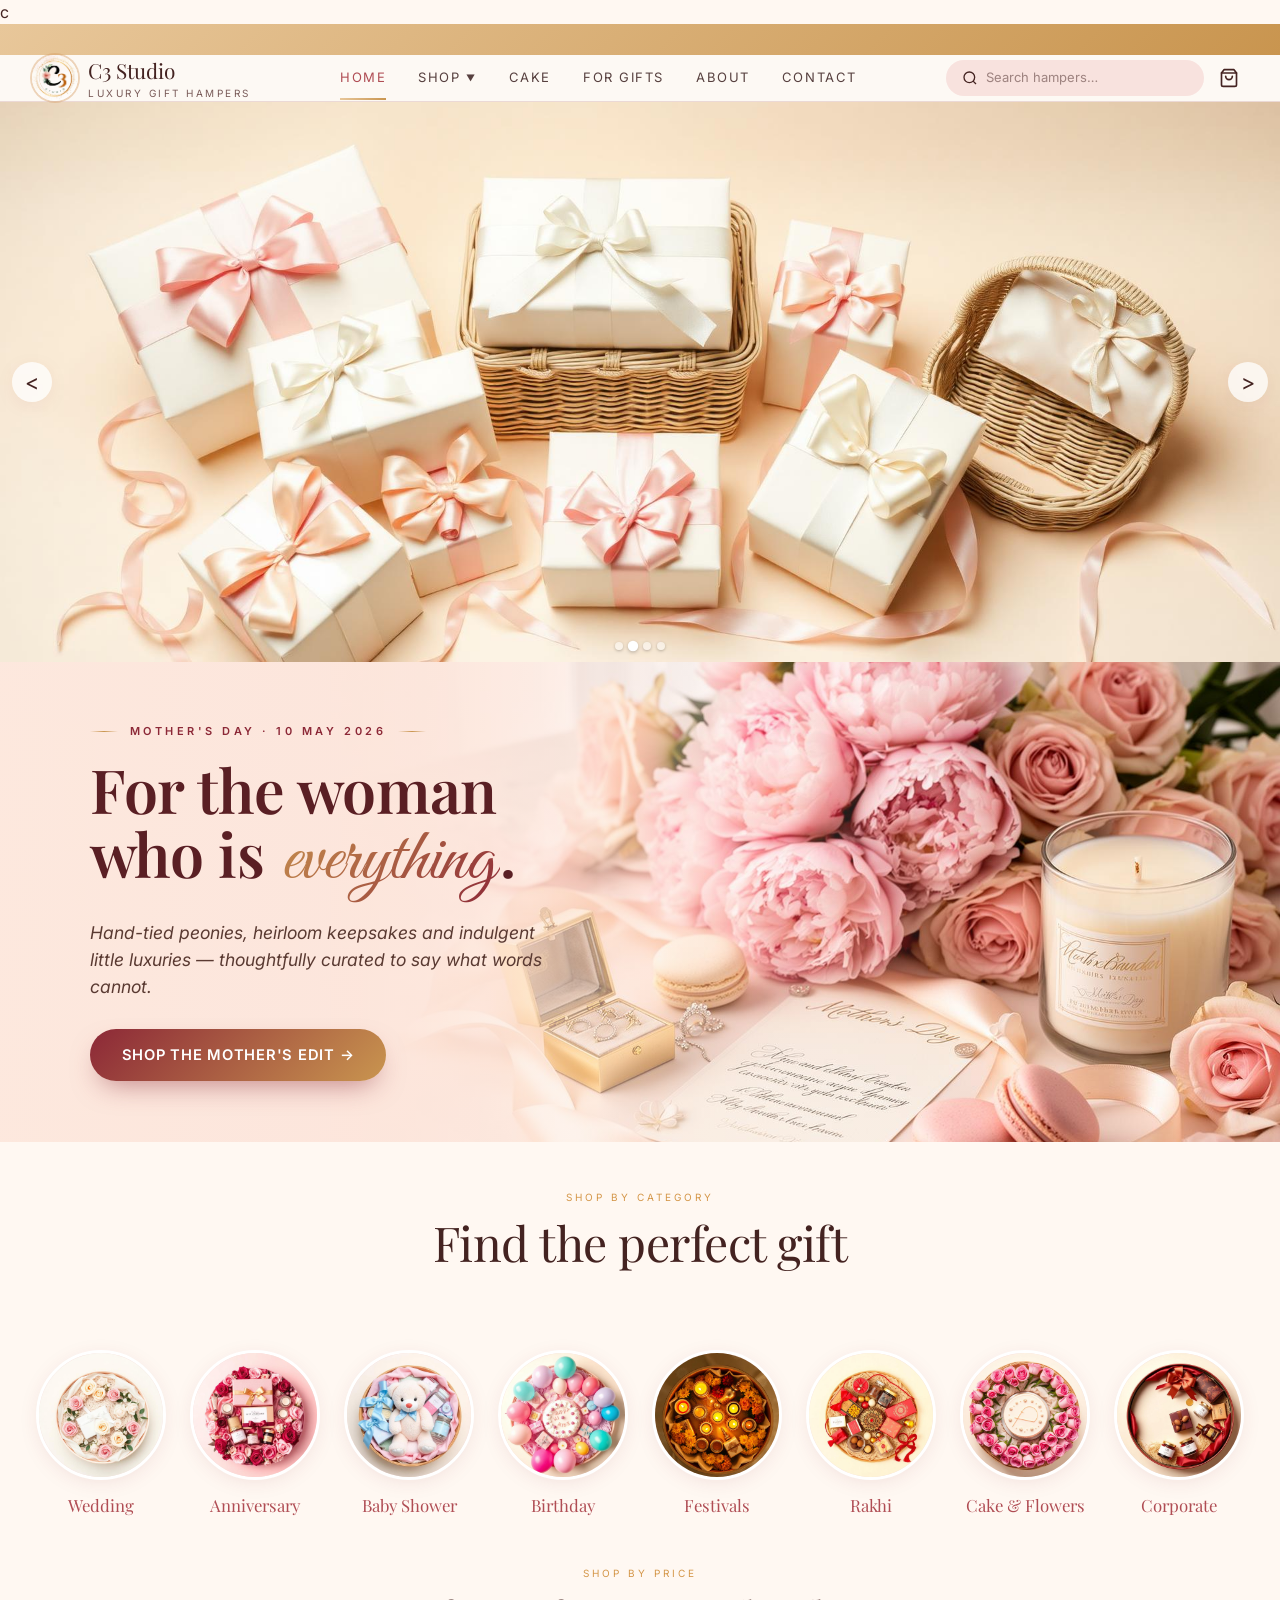
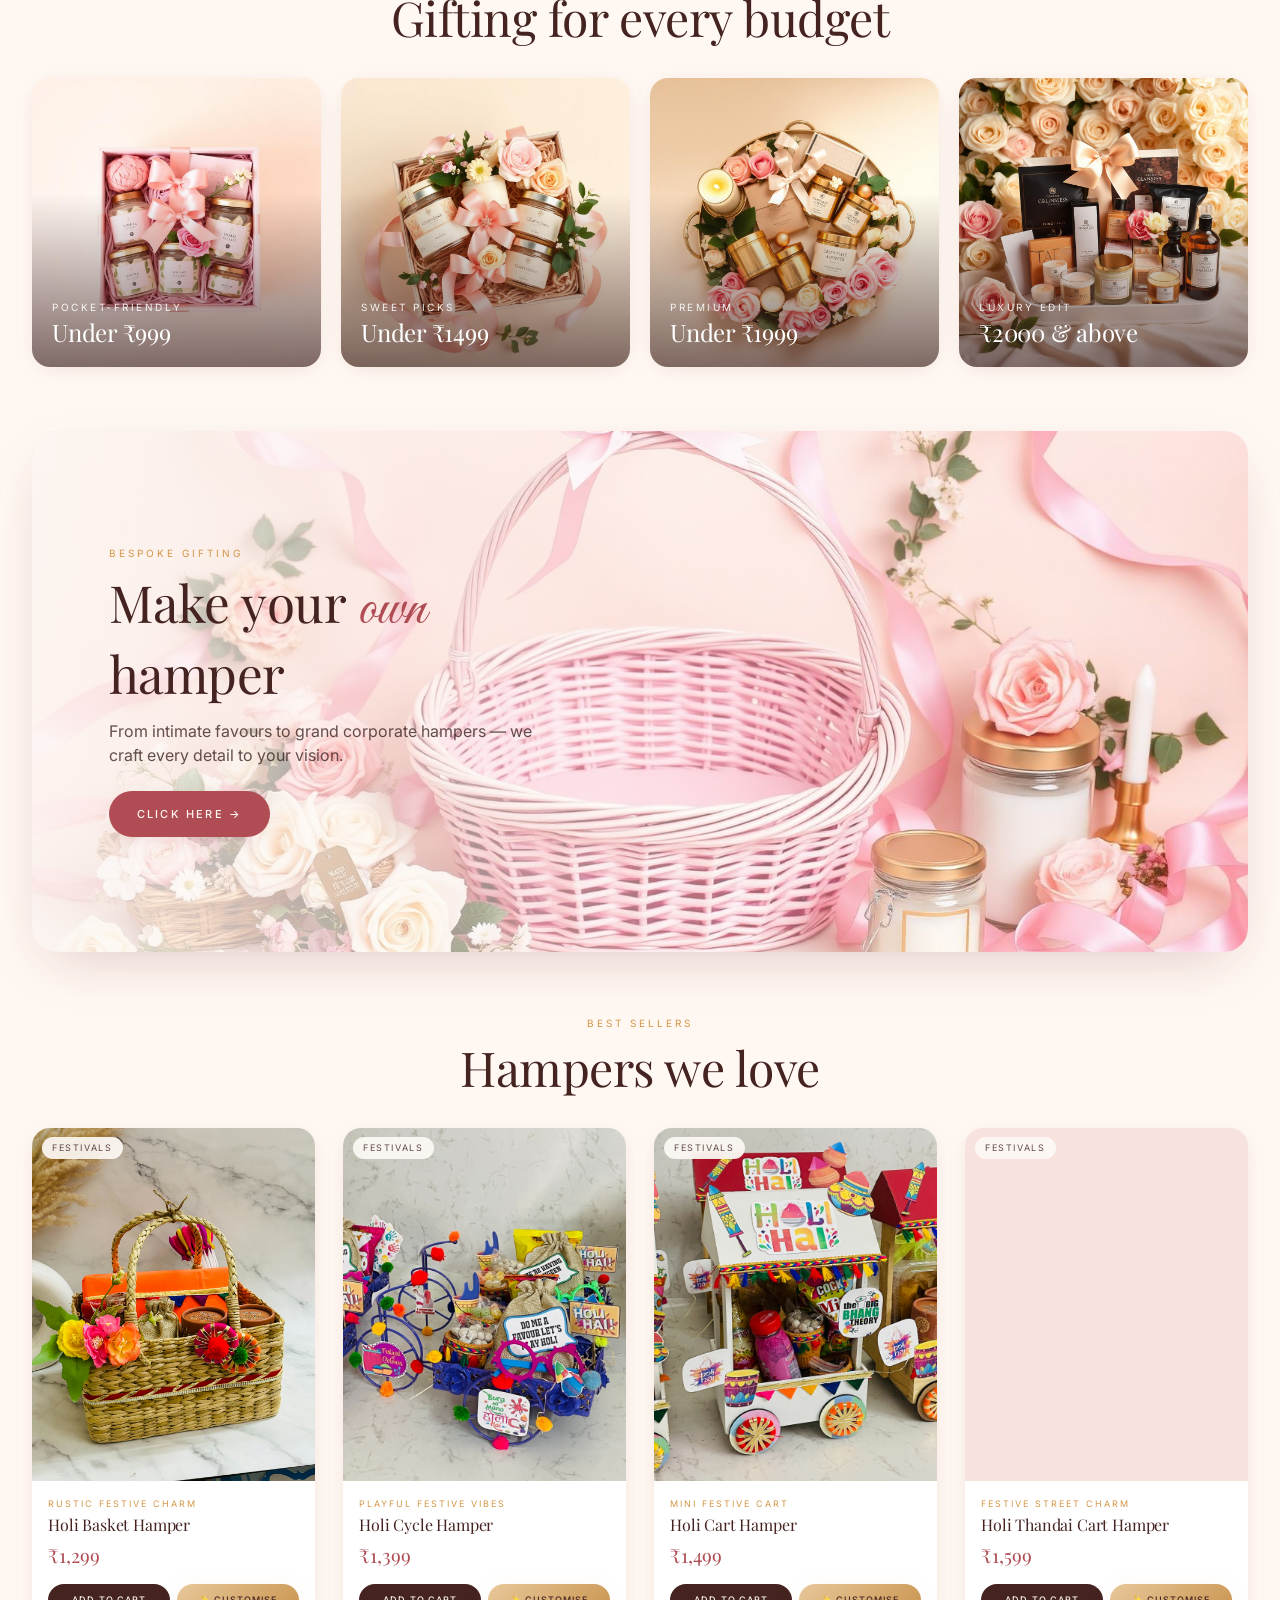
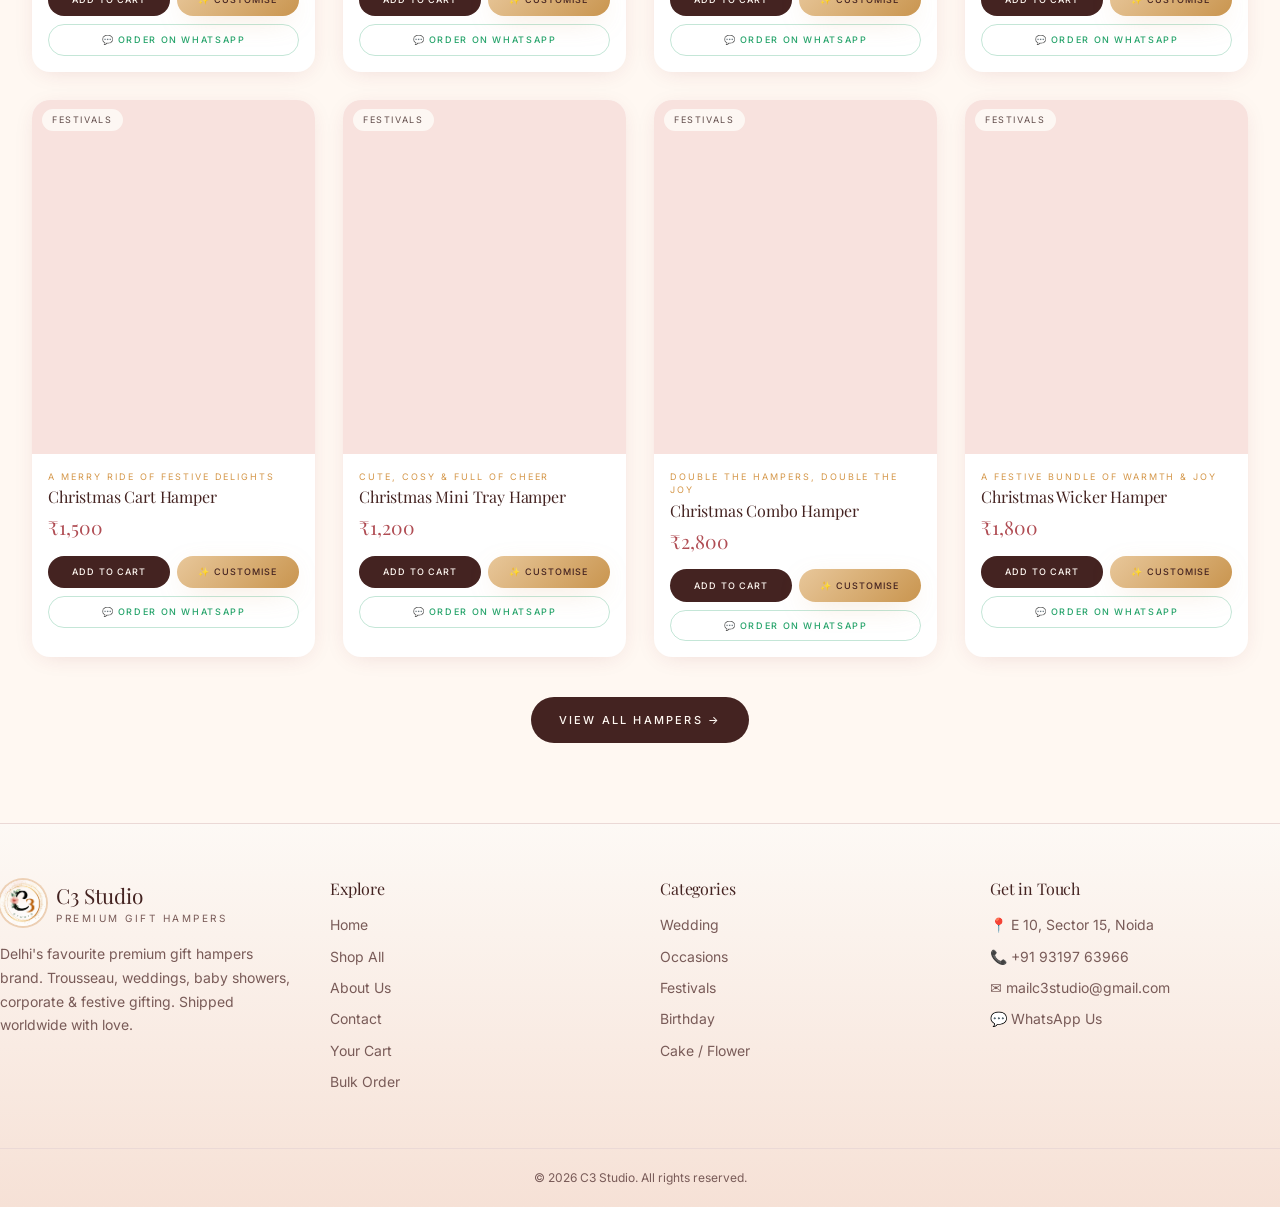
==== index.html @ f907604d "website upload" ====
<!DOCTYPE html>
<html lang="en">
<head>
<meta charset="utf-8">
<meta name="viewport" content="width=device-width, initial-scale=1">
<title>C3 Studio — Luxury Customised Gift Hampers | Delhi NCR</title>
<meta name="description" content="Premium customised gift hampers for weddings, baby showers, corporate & festive occasions. Handcrafted in Delhi, shipped worldwide.">
<link rel="icon" href="/images/logo.png">
<link rel="preconnect" href="https://fonts.googleapis.com">
<link rel="preconnect" href="https://fonts.gstatic.com" crossorigin>
<link rel="stylesheet" href="https://fonts.googleapis.com/css2?family=Playfair+Display:wght@500;600;700&family=Inter:wght@400;500;600&family=Great+Vibes&display=swap">
<link rel="stylesheet" href="/assets/styles-D3NVSlnM.css">
<style>
:root{--radius:.75rem;--background:oklch(98.5% .012 60);--foreground:oklch(30% .05 25);--card:oklch(100% 0 0);--card-foreground:oklch(30% .05 25);--primary:oklch(55% .13 18);--primary-foreground:oklch(98% .01 60);--primary-glow:oklch(70% .15 18);--secondary:oklch(93% .025 30);--secondary-foreground:oklch(30% .05 25);--muted:oklch(93% .02 30);--muted-foreground:oklch(50% .04 25);--accent:oklch(72% .12 70);--accent-foreground:oklch(30% .05 25);--border:oklch(90% .02 30);--input:oklch(90% .02 30);--ring:oklch(72% .12 70);--gradient-gold:linear-gradient(135deg,#e8c79a,#c9954f);--gradient-blush:linear-gradient(180deg,#fdf9f5 0%,#f6e1d6 100%);--gradient-luxe:linear-gradient(135deg,#f4e0d8 0%,#ecc5b8 50%,#d8a880 100%);--shadow-soft:0 4px 24px -8px #8c28372e;--shadow-luxe:0 20px 60px -20px #78283240;--shadow-gold:0 8px 30px -10px #d49a5e66}
body{font-family:var(--font-body);background:var(--background);color:var(--foreground);margin:0}


.marquee{overflow:hidden}.marquee-track{display:flex;gap:3rem;white-space:nowrap;animation:marquee 5s linear infinite}
@keyframes marquee{0%{transform:translateX(0)}100%{transform:translateX(-50%)}}

/* Carousel — fixed rectangle, image fits natural ratio, no extra empty space */
.carousel{position:relative;overflow:hidden;background:#f3e4d8;width:100%;aspect-ratio:16/7;max-height:560px}
.carousel-slide{display:none;width:100%;height:100%}
.carousel-slide.active{display:block}
.carousel-slide img{width:100%;height:100%;object-fit:cover;object-position:center;display:block}
.carousel-arrow{position:absolute;top:50%;transform:translateY(-50%);background:rgba(255,255,255,.75);border:none;border-radius:50%;width:40px;height:40px;font-size:22px;cursor:pointer;z-index:10;display:flex;align-items:center;justify-content:center;transition:background .2s}
.carousel-arrow:hover{background:rgba(255,255,255,.95)}
.carousel-arrow.prev{left:12px}
.carousel-arrow.next{right:12px}
.carousel-dots{position:absolute;bottom:12px;left:50%;transform:translateX(-50%);display:flex;gap:6px;z-index:10}
.carousel-dots .dot{width:8px;height:8px;border-radius:50%;background:rgba(255,255,255,.5);cursor:pointer;transition:background .2s}
.carousel-dots .dot.active{background:#fff}

@media(max-width:640px){
  .carousel{aspect-ratio:4/3;max-height:none}
  .carousel-arrow{width:32px;height:32px;font-size:18px}
}

/* Secondary festival banner — same rectangle treatment */
.feature-banner{width:100%;aspect-ratio:16/6;max-height:480px;overflow:hidden;background:var(--secondary)}
.feature-banner img{width:100%;height:100%;object-fit:cover;object-position:center;display:block}
@media(max-width:640px){.feature-banner{aspect-ratio:4/3;max-height:none}}

/* Mother's Day hero — premium palettes.com style image banner */
.mom-hero{position:relative;width:100%;aspect-ratio:16/6;max-height:560px;overflow:hidden;background:#fdeee5}
.mom-hero img{width:100%;height:100%;object-fit:cover;object-position:right center;display:block}
.mom-hero .mom-overlay{position:absolute;inset:0;display:flex;flex-direction:column;justify-content:center;padding:0 7vw;background:linear-gradient(90deg,rgba(253,233,222,.92) 0%,rgba(253,233,222,.7) 38%,rgba(253,233,222,.15) 62%,rgba(253,233,222,0) 80%);color:var(--foreground)}
.mom-hero .mom-overlay .eyebrow{display:inline-flex;align-items:center;gap:.75rem;font-size:11px;letter-spacing:.32em;text-transform:uppercase;color:#8c2837;margin-bottom:1.1rem;font-weight:600}
.mom-hero .mom-overlay .eyebrow::before,.mom-hero .mom-overlay .eyebrow::after{content:"";width:28px;height:1px;background:linear-gradient(90deg,transparent,#c9954f,transparent)}
.mom-hero .mom-overlay h2{font-family:'Playfair Display',serif;font-size:clamp(2rem,4.8vw,3.8rem);margin:0;line-height:1.05;font-weight:600;letter-spacing:-.01em;color:#5a1f24}
.mom-hero .mom-overlay h2 .script{font-family:'Great Vibes',cursive;background:linear-gradient(135deg,#c9954f,#8c2837);-webkit-background-clip:text;background-clip:text;color:transparent;font-weight:400;font-size:1.25em;line-height:1;padding:0 .05em}
.mom-hero .mom-overlay p{margin:1.25rem 0 1.75rem;max-width:480px;color:#5a3a32;font-size:clamp(.95rem,1.4vw,1.1rem);line-height:1.55;font-style:italic}
.mom-hero .mom-overlay .cta{align-self:flex-start;background:linear-gradient(135deg,#8c2837,#c9954f);color:#fff;padding:.95rem 2rem;border-radius:999px;text-decoration:none;font-weight:600;letter-spacing:.05em;font-size:.92rem;text-transform:uppercase;box-shadow:0 12px 28px -10px rgba(140,40,55,.55);transition:transform .25s ease,box-shadow .25s ease;border:none}
.mom-hero .mom-overlay .cta:hover{transform:translateY(-2px);box-shadow:0 18px 36px -12px rgba(140,40,55,.65)}
@media(max-width:640px){

  .mom-hero{
    aspect-ratio: auto !important;
    max-height: none !important;
    height: auto;
  }

  .mom-hero img{
    width: 100%;
    height: auto;
    object-fit: contain !important;
    display: block;
  }

  .mom-hero .mom-overlay{
    position: relative !important;
    background: none !important;
    padding: 1.5rem;
  }

  .mom-hero h2{
    font-size: 1.8rem;
  }
}
</style>
</head>
c<body>
<div id="nav-root"></div>

<section class="carousel" id="carousel">
  <div class="carousel-slide active"><img src="/images/banner-1.jpg" alt="Luxury Gift Hampers" fetchpriority="high"></div>
  <div class="carousel-slide"><img src="/images/banner-2.jpg" alt="Wedding Trousseau Hampers" loading="lazy"></div>
  <div class="carousel-slide"><img src="/images/banner-3.jpg" alt="Baby Shower Hampers" loading="lazy"></div>
  <div class="carousel-slide"><img src="/images/banner-4.jpg" alt="Corporate And Bulk Gifting" loading="lazy"></div>
  <button class="carousel-arrow prev" aria-label="Previous" onclick="carouselPrev()"><</button>
  <button class="carousel-arrow next" aria-label="Next" onclick="carouselNext()">></button>
  <div class="carousel-dots" id="carouselDots"></div>
</section>


<section class="mom-hero">
  <img src="/images/banner-mom.jpg" alt="Mother's Day Edit" loading="lazy">
  <div class="mom-overlay">
    <div class="eyebrow">Mother's Day · 10 May 2026</div>
    <h2>For the woman<br>who is <span class="script">everything</span>.</h2>
    <p>Hand-tied peonies, heirloom keepsakes and indulgent little luxuries — thoughtfully curated to say what words cannot.</p>
    <a href="/shop.html?q=mother" class="cta">Shop the Mother's Edit →</a>
  </div>
</section>
<br>
<br>
<section class="container-x section">
  <div class="section-head">
    <div class="label">Shop by Category</div>
    <h2>Find the perfect gift</h2>
  </div>
  <div class="cat-circles" id="catCircles"></div>
</section>

<section class="container-x section">
  <div class="section-head">
    <div class="label">Shop by Price</div>
    <h2>Gifting for every budget</h2>
  </div>
  <div class="price-grid">
    <a href="/shop.html?max=999" class="price-tile">
      <img src="/images/price-under999.jpg" alt="Under ₹999" loading="lazy">
      <div class="overlay"><div class="label">Pocket-friendly</div><h3>Under ₹999</h3></div>
    </a>
    <a href="/shop.html?max=1499" class="price-tile">
      <img src="/images/price-under1499.jpg" alt="Under ₹1499" loading="lazy">
      <div class="overlay"><div class="label">Sweet picks</div><h3>Under ₹1499</h3></div>
    </a>
    <a href="/shop.html?max=1999" class="price-tile">
      <img src="/images/price-under1999.jpg" alt="Under ₹1999" loading="lazy">
      <div class="overlay"><div class="label">Premium</div><h3>Under ₹1999</h3></div>
    </a>
    <a href="/shop.html?min=2000" class="price-tile">
      <img src="/images/price-luxe.jpg" alt="₹2000 & above" loading="lazy">
      <div class="overlay"><div class="label">Luxury edit</div><h3>₹2000 &amp; above</h3></div>
    </a>
  </div>
</section>

<div class="container-x">
  <a href="/contact.html" class="custom-cta" style="display:block">
    <img src="/images/custom-hamper.jpg" alt="Make your own hamper" loading="lazy">
    <div class="overlay">
      <div class="content">
        <div class="label">Bespoke Gifting</div>
        <h2>Make your <span class="em">own</span> hamper</h2>
        <p>From intimate favours to grand corporate hampers — we craft every detail to your vision.</p>
        <span class="btn btn-primary" style="margin-top:1.5rem">Click Here →</span>
      </div>
    </div>
  </a>
</div>

<section class="container-x section">
  <div class="section-head">
    <div class="label">Best Sellers</div>
    <h2>Hampers we love</h2>
  </div>
  <div class="grid-products" id="bestSellers"></div>
  <div style="text-align:center;margin-top:2.5rem">
    <a href="/shop.html" class="btn btn-dark">View All Hampers →</a>
  </div>
</section>

<div id="footer-root"></div>

<script src="/assets/site.js"></script>
<script>
// Render nav & footer
document.getElementById('nav-root').innerHTML = navHTML('home');
document.getElementById('footer-root').innerHTML = footerHTML();

// Carousel — 2 second auto-advance
const slides = document.querySelectorAll('.carousel-slide');
const dotsEl = document.getElementById('carouselDots');
let cur = 0;
slides.forEach((_,i)=>{
  const d = document.createElement('span');
  d.className = 'dot' + (i===0?' active':'');
  d.onclick = ()=>goTo(i);
  dotsEl.appendChild(d);
});
function goTo(n){
  slides[cur].classList.remove('active');
  dotsEl.children[cur].classList.remove('active');
  cur=(n+slides.length)%slides.length;
  slides[cur].classList.add('active');
  dotsEl.children[cur].classList.add('active');
}
function carouselPrev(){goTo(cur-1);}
function carouselNext(){goTo(cur+1);}
setInterval(()=>goTo(cur+1), 2000);

// Cat circles
const cats = [
  {img:"/images/cat-wedding.jpg",name:"Wedding",href:"/shop.html?category=Wedding"},
  {img:"/images/cat-anniversary.jpg",name:"Anniversary",href:"/shop.html?category=Occasions"},
  {img:"/images/cat-babyshower.jpg",name:"Baby Shower",href:"/shop.html?category=Occasions&sub=Baby+Shower+And+Baby+Announcement%2F+Baby+Arrival"},
  {img:"/images/cat-birthday.jpg",name:"Birthday",href:"/shop.html?category=Birthday"},
  {img:"/images/cat-festivals.jpg",name:"Festivals",href:"/shop.html?category=Festivals"},
  {img:"/images/cat-rakhi.jpg",name:"Rakhi",href:"/shop.html?category=Festivals&sub=Rakhi"},
  {img:"/images/cat-cake.jpg",name:"Cake & Flowers",href:"/shop.html?category=Cake%2FFlower+Hampers"},
  {img:"/images/cat-corporate.jpg",name:"Corporate",href:"/bulk.html"}
];
document.getElementById('catCircles').innerHTML = cats.map(c=>`
  <a href="${c.href}" class="cat-circle">
    <div class="img-wrap"><img src="${c.img}" alt="${c.name}" loading="lazy"></div>
    <div class="name">${c.name}</div>
  </a>`).join('');

// Best sellers
const bs = PRODUCTS.slice(0,8);
document.getElementById('bestSellers').innerHTML = bs.map((p,i)=>productCardHTML(p,i<4)).join('');

updateCartCount();
window.addEventListener('cart:update', updateCartCount);
</script>
</body>
</html>
---- assets/styles-D3NVSlnM.css ----
@layer properties{@supports (((-webkit-hyphens:none)) and (not (margin-trim:inline))) or ((-moz-orient:inline) and (not (color:rgb(from red r g b)))){*,:before,:after,::backdrop{--tw-translate-x:0;--tw-translate-y:0;--tw-translate-z:0;--tw-rotate-x:initial;--tw-rotate-y:initial;--tw-rotate-z:initial;--tw-skew-x:initial;--tw-skew-y:initial;--tw-space-y-reverse:0;--tw-space-x-reverse:0;--tw-border-style:solid;--tw-leading:initial;--tw-font-weight:initial;--tw-tracking:initial;--tw-ordinal:initial;--tw-slashed-zero:initial;--tw-numeric-figure:initial;--tw-numeric-spacing:initial;--tw-numeric-fraction:initial;--tw-shadow:0 0 #0000;--tw-shadow-color:initial;--tw-shadow-alpha:100%;--tw-inset-shadow:0 0 #0000;--tw-inset-shadow-color:initial;--tw-inset-shadow-alpha:100%;--tw-ring-color:initial;--tw-ring-shadow:0 0 #0000;--tw-inset-ring-color:initial;--tw-inset-ring-shadow:0 0 #0000;--tw-ring-inset:initial;--tw-ring-offset-width:0px;--tw-ring-offset-color:#fff;--tw-ring-offset-shadow:0 0 #0000;--tw-outline-style:solid;--tw-blur:initial;--tw-brightness:initial;--tw-contrast:initial;--tw-grayscale:initial;--tw-hue-rotate:initial;--tw-invert:initial;--tw-opacity:initial;--tw-saturate:initial;--tw-sepia:initial;--tw-drop-shadow:initial;--tw-drop-shadow-color:initial;--tw-drop-shadow-alpha:100%;--tw-drop-shadow-size:initial;--tw-duration:initial;--tw-ease:initial;--tw-content:"";--tw-animation-delay:0s;--tw-animation-direction:normal;--tw-animation-duration:initial;--tw-animation-fill-mode:none;--tw-animation-iteration-count:1;--tw-enter-blur:0;--tw-enter-opacity:1;--tw-enter-rotate:0;--tw-enter-scale:1;--tw-enter-translate-x:0;--tw-enter-translate-y:0;--tw-exit-blur:0;--tw-exit-opacity:1;--tw-exit-rotate:0;--tw-exit-scale:1;--tw-exit-translate-x:0;--tw-exit-translate-y:0}}}@layer theme{:root,:host{--font-sans:ui-sans-serif, system-ui, sans-serif, "Apple Color Emoji", "Segoe UI Emoji", "Segoe UI Symbol", "Noto Color Emoji";--font-mono:ui-monospace, SFMono-Regular, Menlo, Monaco, Consolas, "Liberation Mono", "Courier New", monospace;--color-black:#000;--spacing:.25rem;--container-sm:24rem;--container-md:28rem;--container-lg:32rem;--text-xs:.75rem;--text-xs--line-height:calc(1 / .75);--text-sm:.875rem;--text-sm--line-height:calc(1.25 / .875);--text-base:1rem;--text-base--line-height: 1.5 ;--text-lg:1.125rem;--text-lg--line-height:calc(1.75 / 1.125);--text-2xl:1.5rem;--text-2xl--line-height:calc(2 / 1.5);--font-weight-normal:400;--font-weight-medium:500;--font-weight-semibold:600;--font-weight-bold:700;--tracking-tight:-.025em;--tracking-widest:.1em;--leading-relaxed:1.625;--ease-in-out:cubic-bezier(.4, 0, .2, 1);--animate-pulse:pulse 2s cubic-bezier(.4, 0, .6, 1) infinite;--aspect-video:16 / 9;--default-transition-duration:.15s;--default-transition-timing-function:cubic-bezier(.4, 0, .2, 1);--default-font-family:var(--font-sans);--default-mono-font-family:var(--font-mono);--color-border:var(--border);--font-display:"Playfair Display", Georgia, serif;--font-script:"Great Vibes", cursive;--font-body:"Inter", system-ui, sans-serif}}@layer base{*,:after,:before,::backdrop{box-sizing:border-box;border:0 solid;margin:0;padding:0}::file-selector-button{box-sizing:border-box;border:0 solid;margin:0;padding:0}html,:host{-webkit-text-size-adjust:100%;tab-size:4;line-height:1.5;font-family:var(--default-font-family,ui-sans-serif, system-ui, sans-serif, "Apple Color Emoji", "Segoe UI Emoji", "Segoe UI Symbol", "Noto Color Emoji");font-feature-settings:var(--default-font-feature-settings,normal);font-variation-settings:var(--default-font-variation-settings,normal);-webkit-tap-highlight-color:transparent}hr{height:0;color:inherit;border-top-width:1px}abbr:where([title]){-webkit-text-decoration:underline dotted;text-decoration:underline dotted}h1,h2,h3,h4,h5,h6{font-size:inherit;font-weight:inherit}a{color:inherit;-webkit-text-decoration:inherit;text-decoration:inherit}b,strong{font-weight:bolder}code,kbd,samp,pre{font-family:var(--default-mono-font-family,ui-monospace, SFMono-Regular, Menlo, Monaco, Consolas, "Liberation Mono", "Courier New", monospace);font-feature-settings:var(--default-mono-font-feature-settings,normal);font-variation-settings:var(--default-mono-font-variation-settings,normal);font-size:1em}small{font-size:80%}sub,sup{vertical-align:baseline;font-size:75%;line-height:0;position:relative}sub{bottom:-.25em}sup{top:-.5em}table{text-indent:0;border-color:inherit;border-collapse:collapse}:-moz-focusring{outline:auto}progress{vertical-align:baseline}summary{display:list-item}ol,ul,menu{list-style:none}img,svg,video,canvas,audio,iframe,embed,object{vertical-align:middle;display:block}img,video{max-width:100%;height:auto}button,input,select,optgroup,textarea{font:inherit;font-feature-settings:inherit;font-variation-settings:inherit;letter-spacing:inherit;color:inherit;opacity:1;background-color:#0000;border-radius:0}::file-selector-button{font:inherit;font-feature-settings:inherit;font-variation-settings:inherit;letter-spacing:inherit;color:inherit;opacity:1;background-color:#0000;border-radius:0}:where(select:is([multiple],[size])) optgroup{font-weight:bolder}:where(select:is([multiple],[size])) optgroup option{padding-inline-start:20px}::file-selector-button{margin-inline-end:4px}::placeholder{opacity:1}@supports (not ((-webkit-appearance:-apple-pay-button))) or (contain-intrinsic-size:1px){::placeholder{color:currentColor}@supports (color:color-mix(in lab,red,red)){::placeholder{color:color-mix(in oklab,currentcolor 50%,transparent)}}}textarea{resize:vertical}::-webkit-search-decoration{-webkit-appearance:none}::-webkit-date-and-time-value{min-height:1lh;text-align:inherit}::-webkit-datetime-edit{display:inline-flex}::-webkit-datetime-edit-fields-wrapper{padding:0}::-webkit-datetime-edit{padding-block:0}::-webkit-datetime-edit-year-field{padding-block:0}::-webkit-datetime-edit-month-field{padding-block:0}::-webkit-datetime-edit-day-field{padding-block:0}::-webkit-datetime-edit-hour-field{padding-block:0}::-webkit-datetime-edit-minute-field{padding-block:0}::-webkit-datetime-edit-second-field{padding-block:0}::-webkit-datetime-edit-millisecond-field{padding-block:0}::-webkit-datetime-edit-meridiem-field{padding-block:0}::-webkit-calendar-picker-indicator{line-height:1}:-moz-ui-invalid{box-shadow:none}button,input:where([type=button],[type=reset],[type=submit]){appearance:button}::file-selector-button{appearance:button}::-webkit-inner-spin-button{height:auto}::-webkit-outer-spin-button{height:auto}[hidden]:where(:not([hidden=until-found])){display:none!important}*{border-color:var(--color-border)}html{scroll-behavior:smooth}body{background:var(--background);color:var(--foreground);font-family:var(--font-body);-webkit-font-smoothing:antialiased;line-height:1.5}h1,h2,h3,h4,.font-display{font-family:var(--font-display);letter-spacing:-.01em;line-height:1.15}.font-script{font-family:var(--font-script)}a{color:inherit;text-decoration:none}img{max-width:100%;display:block}}@layer components;@layer utilities{.pointer-events-none{pointer-events:none}.invisible{visibility:hidden}.sr-only{clip-path:inset(50%);white-space:nowrap;border-width:0;width:1px;height:1px;margin:-1px;padding:0;position:absolute;overflow:hidden}.absolute{position:absolute}.fixed{position:fixed}.relative{position:relative}.inset-0{inset:calc(var(--spacing) * 0)}.inset-x-0{inset-inline:calc(var(--spacing) * 0)}.inset-y-0{inset-block:calc(var(--spacing) * 0)}.start{inset-inline-start:var(--spacing)}.-top-12{top:calc(var(--spacing) * -12)}.top-0{top:calc(var(--spacing) * 0)}.top-1\.5{top:calc(var(--spacing) * 1.5)}.top-1\/2{top:50%}.top-3\.5{top:calc(var(--spacing) * 3.5)}.top-4{top:calc(var(--spacing) * 4)}.top-\[1px\]{top:1px}.top-\[50\%\]{top:50%}.top-\[60\%\]{top:60%}.top-full{top:100%}.-right-12{right:calc(var(--spacing) * -12)}.right-0{right:calc(var(--spacing) * 0)}.right-1{right:calc(var(--spacing) * 1)}.right-2{right:calc(var(--spacing) * 2)}.right-3{right:calc(var(--spacing) * 3)}.right-4{right:calc(var(--spacing) * 4)}.-bottom-12{bottom:calc(var(--spacing) * -12)}.bottom-0{bottom:calc(var(--spacing) * 0)}.-left-12{left:calc(var(--spacing) * -12)}.left-0{left:calc(var(--spacing) * 0)}.left-1\/2{left:50%}.left-2{left:calc(var(--spacing) * 2)}.left-\[50\%\]{left:50%}.z-10{z-index:10}.z-20{z-index:20}.z-50{z-index:50}.z-\[1\]{z-index:1}.container{width:100%}@media(min-width:40rem){.container{max-width:40rem}}@media(min-width:48rem){.container{max-width:48rem}}@media(min-width:64rem){.container{max-width:64rem}}@media(min-width:80rem){.container{max-width:80rem}}@media(min-width:96rem){.container{max-width:96rem}}.-mx-1{margin-inline:calc(var(--spacing) * -1)}.mx-2{margin-inline:calc(var(--spacing) * 2)}.mx-3\.5{margin-inline:calc(var(--spacing) * 3.5)}.mx-auto{margin-inline:auto}.my-0\.5{margin-block:calc(var(--spacing) * .5)}.my-1{margin-block:calc(var(--spacing) * 1)}.-mt-4{margin-top:calc(var(--spacing) * -4)}.mt-1\.5{margin-top:calc(var(--spacing) * 1.5)}.mt-2{margin-top:calc(var(--spacing) * 2)}.mt-4{margin-top:calc(var(--spacing) * 4)}.mt-6{margin-top:calc(var(--spacing) * 6)}.mt-24{margin-top:calc(var(--spacing) * 24)}.mt-auto{margin-top:auto}.mr-2{margin-right:calc(var(--spacing) * 2)}.mb-1{margin-bottom:calc(var(--spacing) * 1)}.mb-6{margin-bottom:calc(var(--spacing) * 6)}.-ml-4{margin-left:calc(var(--spacing) * -4)}.ml-1{margin-left:calc(var(--spacing) * 1)}.ml-auto{margin-left:auto}.block{display:block}.flex{display:flex}.grid{display:grid}.hidden{display:none}.inline-block{display:inline-block}.inline-flex{display:inline-flex}.table{display:table}.aspect-square{aspect-ratio:1}.aspect-video{aspect-ratio:var(--aspect-video)}.size-\(--cell-size\){width:var(--cell-size);height:var(--cell-size)}.size-4{width:calc(var(--spacing) * 4);height:calc(var(--spacing) * 4)}.h-\(--cell-size\){height:var(--cell-size)}.h-1\.5{height:calc(var(--spacing) * 1.5)}.h-2{height:calc(var(--spacing) * 2)}.h-2\.5{height:calc(var(--spacing) * 2.5)}.h-3{height:calc(var(--spacing) * 3)}.h-3\.5{height:calc(var(--spacing) * 3.5)}.h-4{height:calc(var(--spacing) * 4)}.h-5{height:calc(var(--spacing) * 5)}.h-7{height:calc(var(--spacing) * 7)}.h-8{height:calc(var(--spacing) * 8)}.h-9{height:calc(var(--spacing) * 9)}.h-10{height:calc(var(--spacing) * 10)}.h-12{height:calc(var(--spacing) * 12)}.h-16{height:calc(var(--spacing) * 16)}.h-\[1px\]{height:1px}.h-\[var\(--radix-navigation-menu-viewport-height\)\]{height:var(--radix-navigation-menu-viewport-height)}.h-\[var\(--radix-select-trigger-height\)\]{height:var(--radix-select-trigger-height)}.h-auto{height:auto}.h-full{height:100%}.h-px{height:1px}.h-svh{height:100svh}.max-h-\(--radix-context-menu-content-available-height\){max-height:var(--radix-context-menu-content-available-height)}.max-h-\(--radix-select-content-available-height\){max-height:var(--radix-select-content-available-height)}.max-h-40{max-height:calc(var(--spacing) * 40)}.max-h-\[300px\]{max-height:300px}.max-h-\[var\(--radix-dropdown-menu-content-available-height\)\]{max-height:var(--radix-dropdown-menu-content-available-height)}.min-h-0{min-height:calc(var(--spacing) * 0)}.min-h-\[60px\]{min-height:60px}.min-h-screen{min-height:100vh}.min-h-svh{min-height:100svh}.w-\(--cell-size\){width:var(--cell-size)}.w-\(--sidebar-width\){width:var(--sidebar-width)}.w-0{width:calc(var(--spacing) * 0)}.w-1{width:calc(var(--spacing) * 1)}.w-2{width:calc(var(--spacing) * 2)}.w-2\.5{width:calc(var(--spacing) * 2.5)}.w-3{width:calc(var(--spacing) * 3)}.w-3\.5{width:calc(var(--spacing) * 3.5)}.w-3\/4{width:75%}.w-4{width:calc(var(--spacing) * 4)}.w-5{width:calc(var(--spacing) * 5)}.w-7{width:calc(var(--spacing) * 7)}.w-8{width:calc(var(--spacing) * 8)}.w-9{width:calc(var(--spacing) * 9)}.w-10{width:calc(var(--spacing) * 10)}.w-16{width:calc(var(--spacing) * 16)}.w-64{width:calc(var(--spacing) * 64)}.w-72{width:calc(var(--spacing) * 72)}.w-\[1px\]{width:1px}.w-\[100px\]{width:100px}.w-auto{width:auto}.w-fit{width:fit-content}.w-full{width:100%}.w-max{width:max-content}.w-px{width:1px}.max-w-\(--skeleton-width\){max-width:var(--skeleton-width)}.max-w-lg{max-width:var(--container-lg)}.max-w-max{max-width:max-content}.max-w-md{max-width:var(--container-md)}.min-w-\(--cell-size\){min-width:var(--cell-size)}.min-w-0{min-width:calc(var(--spacing) * 0)}.min-w-5{min-width:calc(var(--spacing) * 5)}.min-w-8{min-width:calc(var(--spacing) * 8)}.min-w-9{min-width:calc(var(--spacing) * 9)}.min-w-10{min-width:calc(var(--spacing) * 10)}.min-w-\[8rem\]{min-width:8rem}.min-w-\[12rem\]{min-width:12rem}.min-w-\[var\(--radix-select-trigger-width\)\]{min-width:var(--radix-select-trigger-width)}.flex-1{flex:1}.shrink-0{flex-shrink:0}.grow{flex-grow:1}.grow-0{flex-grow:0}.basis-full{flex-basis:100%}.caption-bottom{caption-side:bottom}.border-collapse{border-collapse:collapse}.origin-\(--radix-context-menu-content-transform-origin\){transform-origin:var(--radix-context-menu-content-transform-origin)}.origin-\(--radix-dropdown-menu-content-transform-origin\){transform-origin:var(--radix-dropdown-menu-content-transform-origin)}.origin-\(--radix-hover-card-content-transform-origin\){transform-origin:var(--radix-hover-card-content-transform-origin)}.origin-\(--radix-menubar-content-transform-origin\){transform-origin:var(--radix-menubar-content-transform-origin)}.origin-\(--radix-popover-content-transform-origin\){transform-origin:var(--radix-popover-content-transform-origin)}.origin-\(--radix-select-content-transform-origin\){transform-origin:var(--radix-select-content-transform-origin)}.origin-\(--radix-tooltip-content-transform-origin\){transform-origin:var(--radix-tooltip-content-transform-origin)}.-translate-x-1\/2{--tw-translate-x: -50% ;translate:var(--tw-translate-x) var(--tw-translate-y)}.-translate-x-px{--tw-translate-x:-1px;translate:var(--tw-translate-x) var(--tw-translate-y)}.translate-x-\[-50\%\]{--tw-translate-x:-50%;translate:var(--tw-translate-x) var(--tw-translate-y)}.translate-x-px{--tw-translate-x:1px;translate:var(--tw-translate-x) var(--tw-translate-y)}.-translate-y-1\/2{--tw-translate-y: -50% ;translate:var(--tw-translate-x) var(--tw-translate-y)}.translate-y-\[-50\%\]{--tw-translate-y:-50%;translate:var(--tw-translate-x) var(--tw-translate-y)}.rotate-45{rotate:45deg}.rotate-90{rotate:90deg}.transform{transform:var(--tw-rotate-x,) var(--tw-rotate-y,) var(--tw-rotate-z,) var(--tw-skew-x,) var(--tw-skew-y,)}.animate-caret-blink{animation:1.25s ease-out infinite caret-blink}.animate-in{animation:enter var(--tw-animation-duration,var(--tw-duration,.15s))var(--tw-ease,ease)var(--tw-animation-delay,0s)var(--tw-animation-iteration-count,1)var(--tw-animation-direction,normal)var(--tw-animation-fill-mode,none)}.animate-pulse{animation:var(--animate-pulse)}.cursor-default{cursor:default}.cursor-pointer{cursor:pointer}.touch-none{touch-action:none}.list-none{list-style-type:none}.flex-col{flex-direction:column}.flex-col-reverse{flex-direction:column-reverse}.flex-row{flex-direction:row}.flex-wrap{flex-wrap:wrap}.place-content-center{place-content:center}.items-center{align-items:center}.items-end{align-items:flex-end}.items-start{align-items:flex-start}.items-stretch{align-items:stretch}.justify-between{justify-content:space-between}.justify-center{justify-content:center}.gap-1{gap:calc(var(--spacing) * 1)}.gap-1\.5{gap:calc(var(--spacing) * 1.5)}.gap-2{gap:calc(var(--spacing) * 2)}.gap-3{gap:calc(var(--spacing) * 3)}.gap-4{gap:calc(var(--spacing) * 4)}:where(.space-y-1\.5>:not(:last-child)){--tw-space-y-reverse:0;margin-block-start:calc(calc(var(--spacing) * 1.5) * var(--tw-space-y-reverse));margin-block-end:calc(calc(var(--spacing) * 1.5) * calc(1 - var(--tw-space-y-reverse)))}:where(.space-y-2>:not(:last-child)){--tw-space-y-reverse:0;margin-block-start:calc(calc(var(--spacing) * 2) * var(--tw-space-y-reverse));margin-block-end:calc(calc(var(--spacing) * 2) * calc(1 - var(--tw-space-y-reverse)))}:where(.space-x-1>:not(:last-child)){--tw-space-x-reverse:0;margin-inline-start:calc(calc(var(--spacing) * 1) * var(--tw-space-x-reverse));margin-inline-end:calc(calc(var(--spacing) * 1) * calc(1 - var(--tw-space-x-reverse)))}.overflow-auto{overflow:auto}.overflow-hidden{overflow:hidden}.overflow-x-hidden{overflow-x:hidden}.overflow-y-auto{overflow-y:auto}.rounded-\[2px\]{border-radius:2px}.rounded-\[inherit\]{border-radius:inherit}.rounded-full{border-radius:3.40282e38px}.rounded-lg{border-radius:var(--radius)}.rounded-md{border-radius:calc(var(--radius) - 2px)}.rounded-none{border-radius:0}.rounded-sm{border-radius:calc(var(--radius) - 4px)}.rounded-xl{border-radius:calc(var(--radius) + 4px)}.rounded-t-\[10px\]{border-top-left-radius:10px;border-top-right-radius:10px}.rounded-l-md{border-top-left-radius:calc(var(--radius) - 2px);border-bottom-left-radius:calc(var(--radius) - 2px)}.rounded-tl-sm{border-top-left-radius:calc(var(--radius) - 4px)}.rounded-r-md{border-top-right-radius:calc(var(--radius) - 2px);border-bottom-right-radius:calc(var(--radius) - 2px)}.border{border-style:var(--tw-border-style);border-width:1px}.border-2{border-style:var(--tw-border-style);border-width:2px}.border-\[1\.5px\]{border-style:var(--tw-border-style);border-width:1.5px}.border-y{border-block-style:var(--tw-border-style);border-block-width:1px}.border-t{border-top-style:var(--tw-border-style);border-top-width:1px}.border-r{border-right-style:var(--tw-border-style);border-right-width:1px}.border-b{border-bottom-style:var(--tw-border-style);border-bottom-width:1px}.border-l{border-left-style:var(--tw-border-style);border-left-width:1px}.border-dashed{--tw-border-style:dashed;border-style:dashed}.border-\(--color-border\){border-color:var(--color-border)}.border-border\/50{border-color:var(--border)}@supports (color:color-mix(in lab,red,red)){.border-border\/50{border-color:color-mix(in oklab,var(--border) 50%,transparent)}}.border-input{border-color:var(--input)}.border-primary,.border-primary\/50{border-color:var(--primary)}@supports (color:color-mix(in lab,red,red)){.border-primary\/50{border-color:color-mix(in oklab,var(--primary) 50%,transparent)}}.border-transparent{border-color:#0000}.border-t-transparent{border-top-color:#0000}.border-l-transparent{border-left-color:#0000}.bg-\(--color-bg\){background-color:var(--color-bg)}.bg-accent{background-color:var(--accent)}.bg-background{background-color:var(--background)}.bg-black\/80{background-color:#000c}@supports (color:color-mix(in lab,red,red)){.bg-black\/80{background-color:color-mix(in oklab,var(--color-black) 80%,transparent)}}.bg-border{background-color:var(--border)}.bg-card{background-color:var(--card)}.bg-foreground{background-color:var(--foreground)}.bg-muted,.bg-muted\/50{background-color:var(--muted)}@supports (color:color-mix(in lab,red,red)){.bg-muted\/50{background-color:color-mix(in oklab,var(--muted) 50%,transparent)}}.bg-primary,.bg-primary\/10{background-color:var(--primary)}@supports (color:color-mix(in lab,red,red)){.bg-primary\/10{background-color:color-mix(in oklab,var(--primary) 10%,transparent)}}.bg-primary\/20{background-color:var(--primary)}@supports (color:color-mix(in lab,red,red)){.bg-primary\/20{background-color:color-mix(in oklab,var(--primary) 20%,transparent)}}.bg-secondary{background-color:var(--secondary)}.bg-transparent{background-color:#0000}.fill-current{fill:currentColor}.fill-primary{fill:var(--primary)}.p-0{padding:calc(var(--spacing) * 0)}.p-1{padding:calc(var(--spacing) * 1)}.p-2{padding:calc(var(--spacing) * 2)}.p-3{padding:calc(var(--spacing) * 3)}.p-4{padding:calc(var(--spacing) * 4)}.p-6{padding:calc(var(--spacing) * 6)}.p-\[1px\]{padding:1px}.px-\(--cell-size\){padding-inline:var(--cell-size)}.px-1{padding-inline:calc(var(--spacing) * 1)}.px-1\.5{padding-inline:calc(var(--spacing) * 1.5)}.px-2{padding-inline:calc(var(--spacing) * 2)}.px-2\.5{padding-inline:calc(var(--spacing) * 2.5)}.px-3{padding-inline:calc(var(--spacing) * 3)}.px-4{padding-inline:calc(var(--spacing) * 4)}.px-8{padding-inline:calc(var(--spacing) * 8)}.py-0\.5{padding-block:calc(var(--spacing) * .5)}.py-1{padding-block:calc(var(--spacing) * 1)}.py-1\.5{padding-block:calc(var(--spacing) * 1.5)}.py-2{padding-block:calc(var(--spacing) * 2)}.py-3{padding-block:calc(var(--spacing) * 3)}.py-4{padding-block:calc(var(--spacing) * 4)}.py-6{padding-block:calc(var(--spacing) * 6)}.pt-0{padding-top:calc(var(--spacing) * 0)}.pt-3{padding-top:calc(var(--spacing) * 3)}.pt-4{padding-top:calc(var(--spacing) * 4)}.pr-1{padding-right:calc(var(--spacing) * 1)}.pr-2{padding-right:calc(var(--spacing) * 2)}.pr-2\.5{padding-right:calc(var(--spacing) * 2.5)}.pr-8{padding-right:calc(var(--spacing) * 8)}.pb-3{padding-bottom:calc(var(--spacing) * 3)}.pb-4{padding-bottom:calc(var(--spacing) * 4)}.pl-2{padding-left:calc(var(--spacing) * 2)}.pl-2\.5{padding-left:calc(var(--spacing) * 2.5)}.pl-4{padding-left:calc(var(--spacing) * 4)}.pl-8{padding-left:calc(var(--spacing) * 8)}.text-center{text-align:center}.text-left{text-align:left}.align-middle{vertical-align:middle}.font-mono{font-family:var(--font-mono)}.text-2xl{font-size:var(--text-2xl);line-height:var(--tw-leading,var(--text-2xl--line-height))}.text-base{font-size:var(--text-base);line-height:var(--tw-leading,var(--text-base--line-height))}.text-lg{font-size:var(--text-lg);line-height:var(--tw-leading,var(--text-lg--line-height))}.text-sm{font-size:var(--text-sm);line-height:var(--tw-leading,var(--text-sm--line-height))}.text-xs{font-size:var(--text-xs);line-height:var(--tw-leading,var(--text-xs--line-height))}.text-\[0\.8rem\]{font-size:.8rem}.leading-none{--tw-leading:1;line-height:1}.font-bold{--tw-font-weight:var(--font-weight-bold);font-weight:var(--font-weight-bold)}.font-medium{--tw-font-weight:var(--font-weight-medium);font-weight:var(--font-weight-medium)}.font-normal{--tw-font-weight:var(--font-weight-normal);font-weight:var(--font-weight-normal)}.font-semibold{--tw-font-weight:var(--font-weight-semibold);font-weight:var(--font-weight-semibold)}.tracking-tight{--tw-tracking:var(--tracking-tight);letter-spacing:var(--tracking-tight)}.tracking-widest{--tw-tracking:var(--tracking-widest);letter-spacing:var(--tracking-widest)}.break-words{overflow-wrap:break-word}.whitespace-nowrap{white-space:nowrap}.text-accent-foreground{color:var(--accent-foreground)}.text-card-foreground{color:var(--card-foreground)}.text-current{color:currentColor}.text-foreground{color:var(--foreground)}.text-muted-foreground{color:var(--muted-foreground)}.text-primary{color:var(--primary)}.text-primary-foreground{color:var(--primary-foreground)}.text-secondary-foreground{color:var(--secondary-foreground)}.uppercase{text-transform:uppercase}.tabular-nums{--tw-numeric-spacing:tabular-nums;font-variant-numeric:var(--tw-ordinal,) var(--tw-slashed-zero,) var(--tw-numeric-figure,) var(--tw-numeric-spacing,) var(--tw-numeric-fraction,)}.underline-offset-4{text-underline-offset:4px}.opacity-0{opacity:0}.opacity-50{opacity:.5}.opacity-60{opacity:.6}.opacity-70{opacity:.7}.shadow{--tw-shadow:0 1px 3px 0 var(--tw-shadow-color,#0000001a), 0 1px 2px -1px var(--tw-shadow-color,#0000001a);box-shadow:var(--tw-inset-shadow),var(--tw-inset-ring-shadow),var(--tw-ring-offset-shadow),var(--tw-ring-shadow),var(--tw-shadow)}.shadow-\[0_0_0_1px_var\(--sidebar-border\)\]{--tw-shadow:0 0 0 1px var(--tw-shadow-color,var(--sidebar-border));box-shadow:var(--tw-inset-shadow),var(--tw-inset-ring-shadow),var(--tw-ring-offset-shadow),var(--tw-ring-shadow),var(--tw-shadow)}.shadow-lg{--tw-shadow:0 10px 15px -3px var(--tw-shadow-color,#0000001a), 0 4px 6px -4px var(--tw-shadow-color,#0000001a);box-shadow:var(--tw-inset-shadow),var(--tw-inset-ring-shadow),var(--tw-ring-offset-shadow),var(--tw-ring-shadow),var(--tw-shadow)}.shadow-md{--tw-shadow:0 4px 6px -1px var(--tw-shadow-color,#0000001a), 0 2px 4px -2px var(--tw-shadow-color,#0000001a);box-shadow:var(--tw-inset-shadow),var(--tw-inset-ring-shadow),var(--tw-ring-offset-shadow),var(--tw-ring-shadow),var(--tw-shadow)}.shadow-none{--tw-shadow:0 0 #0000;box-shadow:var(--tw-inset-shadow),var(--tw-inset-ring-shadow),var(--tw-ring-offset-shadow),var(--tw-ring-shadow),var(--tw-shadow)}.shadow-sm{--tw-shadow:0 1px 3px 0 var(--tw-shadow-color,#0000001a), 0 1px 2px -1px var(--tw-shadow-color,#0000001a);box-shadow:var(--tw-inset-shadow),var(--tw-inset-ring-shadow),var(--tw-ring-offset-shadow),var(--tw-ring-shadow),var(--tw-shadow)}.shadow-xl{--tw-shadow:0 20px 25px -5px var(--tw-shadow-color,#0000001a), 0 8px 10px -6px var(--tw-shadow-color,#0000001a);box-shadow:var(--tw-inset-shadow),var(--tw-inset-ring-shadow),var(--tw-ring-offset-shadow),var(--tw-ring-shadow),var(--tw-shadow)}.shadow-xs{--tw-shadow:0 1px 2px 0 var(--tw-shadow-color,#0000000d);box-shadow:var(--tw-inset-shadow),var(--tw-inset-ring-shadow),var(--tw-ring-offset-shadow),var(--tw-ring-shadow),var(--tw-shadow)}.ring-0{--tw-ring-shadow:var(--tw-ring-inset,) 0 0 0 calc(0px + var(--tw-ring-offset-width)) var(--tw-ring-color,currentcolor);box-shadow:var(--tw-inset-shadow),var(--tw-inset-ring-shadow),var(--tw-ring-offset-shadow),var(--tw-ring-shadow),var(--tw-shadow)}.ring-1{--tw-ring-shadow:var(--tw-ring-inset,) 0 0 0 calc(1px + var(--tw-ring-offset-width)) var(--tw-ring-color,currentcolor);box-shadow:var(--tw-inset-shadow),var(--tw-inset-ring-shadow),var(--tw-ring-offset-shadow),var(--tw-ring-shadow),var(--tw-shadow)}.ring-ring{--tw-ring-color:var(--ring)}.ring-offset-background{--tw-ring-offset-color:var(--background)}.outline{outline-style:var(--tw-outline-style);outline-width:1px}.filter{filter:var(--tw-blur,) var(--tw-brightness,) var(--tw-contrast,) var(--tw-grayscale,) var(--tw-hue-rotate,) var(--tw-invert,) var(--tw-saturate,) var(--tw-sepia,) var(--tw-drop-shadow,)}.transition{transition-property:color,background-color,border-color,outline-color,text-decoration-color,fill,stroke,--tw-gradient-from,--tw-gradient-via,--tw-gradient-to,opacity,box-shadow,transform,translate,scale,rotate,filter,-webkit-backdrop-filter,backdrop-filter,display,content-visibility,overlay,pointer-events;transition-timing-function:var(--tw-ease,var(--default-transition-timing-function));transition-duration:var(--tw-duration,var(--default-transition-duration))}.transition-\[left\,right\,width\]{transition-property:left,right,width;transition-timing-function:var(--tw-ease,var(--default-transition-timing-function));transition-duration:var(--tw-duration,var(--default-transition-duration))}.transition-\[margin\,opacity\]{transition-property:margin,opacity;transition-timing-function:var(--tw-ease,var(--default-transition-timing-function));transition-duration:var(--tw-duration,var(--default-transition-duration))}.transition-\[width\,height\,padding\]{transition-property:width,height,padding;transition-timing-function:var(--tw-ease,var(--default-transition-timing-function));transition-duration:var(--tw-duration,var(--default-transition-duration))}.transition-\[width\]{transition-property:width;transition-timing-function:var(--tw-ease,var(--default-transition-timing-function));transition-duration:var(--tw-duration,var(--default-transition-duration))}.transition-all{transition-property:all;transition-timing-function:var(--tw-ease,var(--default-transition-timing-function));transition-duration:var(--tw-duration,var(--default-transition-duration))}.transition-colors{transition-property:color,background-color,border-color,outline-color,text-decoration-color,fill,stroke,--tw-gradient-from,--tw-gradient-via,--tw-gradient-to;transition-timing-function:var(--tw-ease,var(--default-transition-timing-function));transition-duration:var(--tw-duration,var(--default-transition-duration))}.transition-opacity{transition-property:opacity;transition-timing-function:var(--tw-ease,var(--default-transition-timing-function));transition-duration:var(--tw-duration,var(--default-transition-duration))}.transition-transform{transition-property:transform,translate,scale,rotate;transition-timing-function:var(--tw-ease,var(--default-transition-timing-function));transition-duration:var(--tw-duration,var(--default-transition-duration))}.duration-200{--tw-duration:.2s;transition-duration:.2s}.duration-300{--tw-duration:.3s;transition-duration:.3s}.duration-1000{--tw-duration:1s;transition-duration:1s}.ease-in-out{--tw-ease:var(--ease-in-out);transition-timing-function:var(--ease-in-out)}.ease-linear{--tw-ease:linear;transition-timing-function:linear}.fade-in-0{--tw-enter-opacity:0}.outline-none{--tw-outline-style:none;outline-style:none}.select-none{-webkit-user-select:none;user-select:none}.zoom-in-95{--tw-enter-scale:.95}.\[--cell-size\:2rem\]{--cell-size:2rem}.group-focus-within\/menu-item\:opacity-100:is(:where(.group\/menu-item):focus-within *){opacity:1}@media(hover:hover){.group-hover\/menu-item\:opacity-100:is(:where(.group\/menu-item):hover *){opacity:1}}.group-has-\[\[data-sidebar\=menu-action\]\]\/menu-item\:pr-8:is(:where(.group\/menu-item):has([data-sidebar=menu-action]) *){padding-right:calc(var(--spacing) * 8)}.group-data-\[collapsible\=icon\]\:-mt-8:is(:where(.group)[data-collapsible=icon] *){margin-top:calc(var(--spacing) * -8)}.group-data-\[collapsible\=icon\]\:hidden:is(:where(.group)[data-collapsible=icon] *){display:none}.group-data-\[collapsible\=icon\]\:\!size-8:is(:where(.group)[data-collapsible=icon] *){width:calc(var(--spacing) * 8)!important;height:calc(var(--spacing) * 8)!important}.group-data-\[collapsible\=icon\]\:w-\(--sidebar-width-icon\):is(:where(.group)[data-collapsible=icon] *){width:var(--sidebar-width-icon)}.group-data-\[collapsible\=icon\]\:w-\[calc\(var\(--sidebar-width-icon\)_\+_theme\(spacing\.4\)\)\]:is(:where(.group)[data-collapsible=icon] *){width:calc(var(--sidebar-width-icon) + 1rem)}.group-data-\[collapsible\=icon\]\:w-\[calc\(var\(--sidebar-width-icon\)_\+_theme\(spacing\.4\)_\+2px\)\]:is(:where(.group)[data-collapsible=icon] *){width:calc(var(--sidebar-width-icon) + 1rem + 2px)}.group-data-\[collapsible\=icon\]\:overflow-hidden:is(:where(.group)[data-collapsible=icon] *){overflow:hidden}.group-data-\[collapsible\=icon\]\:\!p-0:is(:where(.group)[data-collapsible=icon] *){padding:calc(var(--spacing) * 0)!important}.group-data-\[collapsible\=icon\]\:\!p-2:is(:where(.group)[data-collapsible=icon] *){padding:calc(var(--spacing) * 2)!important}.group-data-\[collapsible\=icon\]\:opacity-0:is(:where(.group)[data-collapsible=icon] *){opacity:0}.group-data-\[collapsible\=offcanvas\]\:right-\[calc\(var\(--sidebar-width\)\*-1\)\]:is(:where(.group)[data-collapsible=offcanvas] *){right:calc(var(--sidebar-width) * -1)}.group-data-\[collapsible\=offcanvas\]\:left-\[calc\(var\(--sidebar-width\)\*-1\)\]:is(:where(.group)[data-collapsible=offcanvas] *){left:calc(var(--sidebar-width) * -1)}.group-data-\[collapsible\=offcanvas\]\:w-0:is(:where(.group)[data-collapsible=offcanvas] *){width:calc(var(--spacing) * 0)}.group-data-\[collapsible\=offcanvas\]\:translate-x-0:is(:where(.group)[data-collapsible=offcanvas] *){--tw-translate-x:calc(var(--spacing) * 0);translate:var(--tw-translate-x) var(--tw-translate-y)}.group-data-\[focused\=true\]\/day\:relative:is(:where(.group\/day)[data-focused=true] *){position:relative}.group-data-\[focused\=true\]\/day\:z-10:is(:where(.group\/day)[data-focused=true] *){z-index:10}.group-data-\[focused\=true\]\/day\:border-ring:is(:where(.group\/day)[data-focused=true] *){border-color:var(--ring)}.group-data-\[focused\=true\]\/day\:ring-\[3px\]:is(:where(.group\/day)[data-focused=true] *){--tw-ring-shadow:var(--tw-ring-inset,) 0 0 0 calc(3px + var(--tw-ring-offset-width)) var(--tw-ring-color,currentcolor);box-shadow:var(--tw-inset-shadow),var(--tw-inset-ring-shadow),var(--tw-ring-offset-shadow),var(--tw-ring-shadow),var(--tw-shadow)}.group-data-\[focused\=true\]\/day\:ring-ring\/50:is(:where(.group\/day)[data-focused=true] *){--tw-ring-color:var(--ring)}@supports (color:color-mix(in lab,red,red)){.group-data-\[focused\=true\]\/day\:ring-ring\/50:is(:where(.group\/day)[data-focused=true] *){--tw-ring-color:color-mix(in oklab, var(--ring) 50%, transparent)}}.group-data-\[side\=left\]\:-right-4:is(:where(.group)[data-side=left] *){right:calc(var(--spacing) * -4)}.group-data-\[side\=left\]\:border-r:is(:where(.group)[data-side=left] *){border-right-style:var(--tw-border-style);border-right-width:1px}.group-data-\[side\=right\]\:left-0:is(:where(.group)[data-side=right] *){left:calc(var(--spacing) * 0)}.group-data-\[side\=right\]\:rotate-180:is(:where(.group)[data-side=right] *){rotate:180deg}.group-data-\[side\=right\]\:border-l:is(:where(.group)[data-side=right] *){border-left-style:var(--tw-border-style);border-left-width:1px}.group-data-\[state\=open\]\:rotate-180:is(:where(.group)[data-state=open] *){rotate:180deg}.group-data-\[variant\=floating\]\:rounded-lg:is(:where(.group)[data-variant=floating] *){border-radius:var(--radius)}.group-data-\[variant\=floating\]\:border:is(:where(.group)[data-variant=floating] *){border-style:var(--tw-border-style);border-width:1px}.group-data-\[variant\=floating\]\:shadow:is(:where(.group)[data-variant=floating] *){--tw-shadow:0 1px 3px 0 var(--tw-shadow-color,#0000001a), 0 1px 2px -1px var(--tw-shadow-color,#0000001a);box-shadow:var(--tw-inset-shadow),var(--tw-inset-ring-shadow),var(--tw-ring-offset-shadow),var(--tw-ring-shadow),var(--tw-shadow)}.group-\[\.toast\]\:bg-muted:is(:where(.group).toast *){background-color:var(--muted)}.group-\[\.toast\]\:bg-primary:is(:where(.group).toast *){background-color:var(--primary)}.group-\[\.toast\]\:text-muted-foreground:is(:where(.group).toast *){color:var(--muted-foreground)}.group-\[\.toast\]\:text-primary-foreground:is(:where(.group).toast *){color:var(--primary-foreground)}.group-\[\.toaster\]\:border-border:is(:where(.group).toaster *){border-color:var(--border)}.group-\[\.toaster\]\:bg-background:is(:where(.group).toaster *){background-color:var(--background)}.group-\[\.toaster\]\:text-foreground:is(:where(.group).toaster *){color:var(--foreground)}.group-\[\.toaster\]\:shadow-lg:is(:where(.group).toaster *){--tw-shadow:0 10px 15px -3px var(--tw-shadow-color,#0000001a), 0 4px 6px -4px var(--tw-shadow-color,#0000001a);box-shadow:var(--tw-inset-shadow),var(--tw-inset-ring-shadow),var(--tw-ring-offset-shadow),var(--tw-ring-shadow),var(--tw-shadow)}.peer-disabled\:cursor-not-allowed:is(:where(.peer):disabled~*){cursor:not-allowed}.peer-disabled\:opacity-70:is(:where(.peer):disabled~*){opacity:.7}.peer-data-\[size\=default\]\/menu-button\:top-1\.5:is(:where(.peer\/menu-button)[data-size=default]~*){top:calc(var(--spacing) * 1.5)}.peer-data-\[size\=lg\]\/menu-button\:top-2\.5:is(:where(.peer\/menu-button)[data-size=lg]~*){top:calc(var(--spacing) * 2.5)}.peer-data-\[size\=sm\]\/menu-button\:top-1:is(:where(.peer\/menu-button)[data-size=sm]~*){top:calc(var(--spacing) * 1)}.file\:border-0::file-selector-button{border-style:var(--tw-border-style);border-width:0}.file\:bg-transparent::file-selector-button{background-color:#0000}.file\:text-sm::file-selector-button{font-size:var(--text-sm);line-height:var(--tw-leading,var(--text-sm--line-height))}.file\:font-medium::file-selector-button{--tw-font-weight:var(--font-weight-medium);font-weight:var(--font-weight-medium)}.file\:text-foreground::file-selector-button{color:var(--foreground)}.placeholder\:text-muted-foreground::placeholder{color:var(--muted-foreground)}.after\:absolute:after{content:var(--tw-content);position:absolute}.after\:-inset-2:after{content:var(--tw-content);inset:calc(var(--spacing) * -2)}.after\:inset-y-0:after{content:var(--tw-content);inset-block:calc(var(--spacing) * 0)}.after\:left-1\/2:after{content:var(--tw-content);left:50%}.after\:w-1:after{content:var(--tw-content);width:calc(var(--spacing) * 1)}.after\:w-\[2px\]:after{content:var(--tw-content);width:2px}.after\:-translate-x-1\/2:after{content:var(--tw-content);--tw-translate-x: -50% ;translate:var(--tw-translate-x) var(--tw-translate-y)}.group-data-\[collapsible\=offcanvas\]\:after\:left-full:is(:where(.group)[data-collapsible=offcanvas] *):after{content:var(--tw-content);left:100%}.first\:rounded-l-md:first-child{border-top-left-radius:calc(var(--radius) - 2px);border-bottom-left-radius:calc(var(--radius) - 2px)}.first\:border-l:first-child{border-left-style:var(--tw-border-style);border-left-width:1px}.last\:rounded-r-md:last-child{border-top-right-radius:calc(var(--radius) - 2px);border-bottom-right-radius:calc(var(--radius) - 2px)}@media(hover:hover){.hover\:bg-accent:hover{background-color:var(--accent)}.hover\:bg-muted:hover,.hover\:bg-muted\/50:hover{background-color:var(--muted)}@supports (color:color-mix(in lab,red,red)){.hover\:bg-muted\/50:hover{background-color:color-mix(in oklab,var(--muted) 50%,transparent)}}.hover\:bg-primary\/80:hover{background-color:var(--primary)}@supports (color:color-mix(in lab,red,red)){.hover\:bg-primary\/80:hover{background-color:color-mix(in oklab,var(--primary) 80%,transparent)}}.hover\:bg-primary\/90:hover{background-color:var(--primary)}@supports (color:color-mix(in lab,red,red)){.hover\:bg-primary\/90:hover{background-color:color-mix(in oklab,var(--primary) 90%,transparent)}}.hover\:bg-secondary\/80:hover{background-color:var(--secondary)}@supports (color:color-mix(in lab,red,red)){.hover\:bg-secondary\/80:hover{background-color:color-mix(in oklab,var(--secondary) 80%,transparent)}}.hover\:text-accent-foreground:hover{color:var(--accent-foreground)}.hover\:text-foreground:hover{color:var(--foreground)}.hover\:text-muted-foreground:hover{color:var(--muted-foreground)}.hover\:underline:hover{text-decoration-line:underline}.hover\:opacity-100:hover{opacity:1}.hover\:shadow-\[0_0_0_1px_var\(--sidebar-accent\)\]:hover{--tw-shadow:0 0 0 1px var(--tw-shadow-color,var(--sidebar-accent));box-shadow:var(--tw-inset-shadow),var(--tw-inset-ring-shadow),var(--tw-ring-offset-shadow),var(--tw-ring-shadow),var(--tw-shadow)}}.focus\:bg-accent:focus{background-color:var(--accent)}.focus\:text-accent-foreground:focus{color:var(--accent-foreground)}.focus\:ring-1:focus{--tw-ring-shadow:var(--tw-ring-inset,) 0 0 0 calc(1px + var(--tw-ring-offset-width)) var(--tw-ring-color,currentcolor);box-shadow:var(--tw-inset-shadow),var(--tw-inset-ring-shadow),var(--tw-ring-offset-shadow),var(--tw-ring-shadow),var(--tw-shadow)}.focus\:ring-2:focus{--tw-ring-shadow:var(--tw-ring-inset,) 0 0 0 calc(2px + var(--tw-ring-offset-width)) var(--tw-ring-color,currentcolor);box-shadow:var(--tw-inset-shadow),var(--tw-inset-ring-shadow),var(--tw-ring-offset-shadow),var(--tw-ring-shadow),var(--tw-shadow)}.focus\:ring-ring:focus{--tw-ring-color:var(--ring)}.focus\:ring-offset-2:focus{--tw-ring-offset-width:2px;--tw-ring-offset-shadow:var(--tw-ring-inset,) 0 0 0 var(--tw-ring-offset-width) var(--tw-ring-offset-color)}.focus\:outline-none:focus{--tw-outline-style:none;outline-style:none}.focus-visible\:ring-1:focus-visible{--tw-ring-shadow:var(--tw-ring-inset,) 0 0 0 calc(1px + var(--tw-ring-offset-width)) var(--tw-ring-color,currentcolor);box-shadow:var(--tw-inset-shadow),var(--tw-inset-ring-shadow),var(--tw-ring-offset-shadow),var(--tw-ring-shadow),var(--tw-shadow)}.focus-visible\:ring-2:focus-visible{--tw-ring-shadow:var(--tw-ring-inset,) 0 0 0 calc(2px + var(--tw-ring-offset-width)) var(--tw-ring-color,currentcolor);box-shadow:var(--tw-inset-shadow),var(--tw-inset-ring-shadow),var(--tw-ring-offset-shadow),var(--tw-ring-shadow),var(--tw-shadow)}.focus-visible\:ring-ring:focus-visible{--tw-ring-color:var(--ring)}.focus-visible\:ring-offset-1:focus-visible{--tw-ring-offset-width:1px;--tw-ring-offset-shadow:var(--tw-ring-inset,) 0 0 0 var(--tw-ring-offset-width) var(--tw-ring-offset-color)}.focus-visible\:ring-offset-2:focus-visible{--tw-ring-offset-width:2px;--tw-ring-offset-shadow:var(--tw-ring-inset,) 0 0 0 var(--tw-ring-offset-width) var(--tw-ring-offset-color)}.focus-visible\:ring-offset-background:focus-visible{--tw-ring-offset-color:var(--background)}.focus-visible\:outline-none:focus-visible{--tw-outline-style:none;outline-style:none}.disabled\:pointer-events-none:disabled{pointer-events:none}.disabled\:cursor-not-allowed:disabled{cursor:not-allowed}.disabled\:opacity-50:disabled{opacity:.5}.has-focus\:border-ring:has(:focus){border-color:var(--ring)}.has-focus\:ring-\[3px\]:has(:focus){--tw-ring-shadow:var(--tw-ring-inset,) 0 0 0 calc(3px + var(--tw-ring-offset-width)) var(--tw-ring-color,currentcolor);box-shadow:var(--tw-inset-shadow),var(--tw-inset-ring-shadow),var(--tw-ring-offset-shadow),var(--tw-ring-shadow),var(--tw-shadow)}.has-focus\:ring-ring\/50:has(:focus){--tw-ring-color:var(--ring)}@supports (color:color-mix(in lab,red,red)){.has-focus\:ring-ring\/50:has(:focus){--tw-ring-color:color-mix(in oklab, var(--ring) 50%, transparent)}}.has-\[\:disabled\]\:opacity-50:has(:disabled){opacity:.5}.aria-disabled\:pointer-events-none[aria-disabled=true]{pointer-events:none}.aria-disabled\:opacity-50[aria-disabled=true]{opacity:.5}.aria-selected\:text-muted-foreground[aria-selected=true]{color:var(--muted-foreground)}.data-\[active\=true\]\:font-medium[data-active=true]{--tw-font-weight:var(--font-weight-medium);font-weight:var(--font-weight-medium)}.data-\[disabled\]\:pointer-events-none[data-disabled]{pointer-events:none}.data-\[disabled\]\:opacity-50[data-disabled]{opacity:.5}.data-\[disabled\=true\]\:pointer-events-none[data-disabled=true]{pointer-events:none}.data-\[disabled\=true\]\:opacity-50[data-disabled=true]{opacity:.5}.data-\[motion\=from-end\]\:slide-in-from-right-52[data-motion=from-end]{--tw-enter-translate-x:calc(52*var(--spacing))}.data-\[motion\=from-start\]\:slide-in-from-left-52[data-motion=from-start]{--tw-enter-translate-x:calc(52*var(--spacing)*-1)}.data-\[motion\=to-end\]\:slide-out-to-right-52[data-motion=to-end]{--tw-exit-translate-x:calc(52*var(--spacing))}.data-\[motion\=to-start\]\:slide-out-to-left-52[data-motion=to-start]{--tw-exit-translate-x:calc(52*var(--spacing)*-1)}.data-\[motion\^\=from-\]\:animate-in[data-motion^=from-]{animation:enter var(--tw-animation-duration,var(--tw-duration,.15s))var(--tw-ease,ease)var(--tw-animation-delay,0s)var(--tw-animation-iteration-count,1)var(--tw-animation-direction,normal)var(--tw-animation-fill-mode,none)}.data-\[motion\^\=from-\]\:fade-in[data-motion^=from-]{--tw-enter-opacity:0}.data-\[motion\^\=to-\]\:animate-out[data-motion^=to-]{animation:exit var(--tw-animation-duration,var(--tw-duration,.15s))var(--tw-ease,ease)var(--tw-animation-delay,0s)var(--tw-animation-iteration-count,1)var(--tw-animation-direction,normal)var(--tw-animation-fill-mode,none)}.data-\[motion\^\=to-\]\:fade-out[data-motion^=to-]{--tw-exit-opacity:0}.data-\[panel-group-direction\=vertical\]\:h-px[data-panel-group-direction=vertical]{height:1px}.data-\[panel-group-direction\=vertical\]\:w-full[data-panel-group-direction=vertical]{width:100%}.data-\[panel-group-direction\=vertical\]\:flex-col[data-panel-group-direction=vertical]{flex-direction:column}.data-\[panel-group-direction\=vertical\]\:after\:left-0[data-panel-group-direction=vertical]:after{content:var(--tw-content);left:calc(var(--spacing) * 0)}.data-\[panel-group-direction\=vertical\]\:after\:h-1[data-panel-group-direction=vertical]:after{content:var(--tw-content);height:calc(var(--spacing) * 1)}.data-\[panel-group-direction\=vertical\]\:after\:w-full[data-panel-group-direction=vertical]:after{content:var(--tw-content);width:100%}.data-\[panel-group-direction\=vertical\]\:after\:translate-x-0[data-panel-group-direction=vertical]:after{content:var(--tw-content);--tw-translate-x:calc(var(--spacing) * 0);translate:var(--tw-translate-x) var(--tw-translate-y)}.data-\[panel-group-direction\=vertical\]\:after\:-translate-y-1\/2[data-panel-group-direction=vertical]:after{content:var(--tw-content);--tw-translate-y: -50% ;translate:var(--tw-translate-x) var(--tw-translate-y)}.data-\[placeholder\]\:text-muted-foreground[data-placeholder]{color:var(--muted-foreground)}.data-\[range-end\=true\]\:rounded-md[data-range-end=true]{border-radius:calc(var(--radius) - 2px)}.data-\[range-end\=true\]\:bg-primary[data-range-end=true]{background-color:var(--primary)}.data-\[range-end\=true\]\:text-primary-foreground[data-range-end=true]{color:var(--primary-foreground)}.data-\[range-middle\=true\]\:rounded-none[data-range-middle=true]{border-radius:0}.data-\[range-middle\=true\]\:bg-accent[data-range-middle=true]{background-color:var(--accent)}.data-\[range-middle\=true\]\:text-accent-foreground[data-range-middle=true]{color:var(--accent-foreground)}.data-\[range-start\=true\]\:rounded-md[data-range-start=true]{border-radius:calc(var(--radius) - 2px)}.data-\[range-start\=true\]\:bg-primary[data-range-start=true]{background-color:var(--primary)}.data-\[range-start\=true\]\:text-primary-foreground[data-range-start=true]{color:var(--primary-foreground)}.data-\[selected-single\=true\]\:bg-primary[data-selected-single=true]{background-color:var(--primary)}.data-\[selected-single\=true\]\:text-primary-foreground[data-selected-single=true]{color:var(--primary-foreground)}.data-\[selected\=true\]\:rounded-none[data-selected=true]{border-radius:0}.data-\[selected\=true\]\:bg-accent[data-selected=true]{background-color:var(--accent)}.data-\[selected\=true\]\:text-accent-foreground[data-selected=true]{color:var(--accent-foreground)}.data-\[side\=bottom\]\:translate-y-1[data-side=bottom]{--tw-translate-y:calc(var(--spacing) * 1);translate:var(--tw-translate-x) var(--tw-translate-y)}.data-\[side\=bottom\]\:slide-in-from-top-2[data-side=bottom]{--tw-enter-translate-y:calc(2*var(--spacing)*-1)}.data-\[side\=left\]\:-translate-x-1[data-side=left]{--tw-translate-x:calc(var(--spacing) * -1);translate:var(--tw-translate-x) var(--tw-translate-y)}.data-\[side\=left\]\:slide-in-from-right-2[data-side=left]{--tw-enter-translate-x:calc(2*var(--spacing))}.data-\[side\=right\]\:translate-x-1[data-side=right]{--tw-translate-x:calc(var(--spacing) * 1);translate:var(--tw-translate-x) var(--tw-translate-y)}.data-\[side\=right\]\:slide-in-from-left-2[data-side=right]{--tw-enter-translate-x:calc(2*var(--spacing)*-1)}.data-\[side\=top\]\:-translate-y-1[data-side=top]{--tw-translate-y:calc(var(--spacing) * -1);translate:var(--tw-translate-x) var(--tw-translate-y)}.data-\[side\=top\]\:slide-in-from-bottom-2[data-side=top]{--tw-enter-translate-y:calc(2*var(--spacing))}.data-\[state\=active\]\:bg-background[data-state=active]{background-color:var(--background)}.data-\[state\=active\]\:text-foreground[data-state=active]{color:var(--foreground)}.data-\[state\=active\]\:shadow[data-state=active]{--tw-shadow:0 1px 3px 0 var(--tw-shadow-color,#0000001a), 0 1px 2px -1px var(--tw-shadow-color,#0000001a);box-shadow:var(--tw-inset-shadow),var(--tw-inset-ring-shadow),var(--tw-ring-offset-shadow),var(--tw-ring-shadow),var(--tw-shadow)}.data-\[state\=checked\]\:translate-x-4[data-state=checked]{--tw-translate-x:calc(var(--spacing) * 4);translate:var(--tw-translate-x) var(--tw-translate-y)}.data-\[state\=checked\]\:bg-primary[data-state=checked]{background-color:var(--primary)}.data-\[state\=checked\]\:text-primary-foreground[data-state=checked]{color:var(--primary-foreground)}.data-\[state\=closed\]\:animate-accordion-up[data-state=closed]{animation:accordion-up var(--tw-animation-duration,var(--tw-duration,.2s))var(--tw-ease,ease-out)var(--tw-animation-delay,0s)var(--tw-animation-iteration-count,1)var(--tw-animation-direction,normal)var(--tw-animation-fill-mode,none)}.data-\[state\=closed\]\:animate-out[data-state=closed]{animation:exit var(--tw-animation-duration,var(--tw-duration,.15s))var(--tw-ease,ease)var(--tw-animation-delay,0s)var(--tw-animation-iteration-count,1)var(--tw-animation-direction,normal)var(--tw-animation-fill-mode,none)}.data-\[state\=closed\]\:duration-300[data-state=closed]{--tw-duration:.3s;transition-duration:.3s}.data-\[state\=closed\]\:fade-out-0[data-state=closed]{--tw-exit-opacity:0}.data-\[state\=closed\]\:zoom-out-95[data-state=closed]{--tw-exit-scale:.95}.data-\[state\=closed\]\:slide-out-to-bottom[data-state=closed]{--tw-exit-translate-y:100%}.data-\[state\=closed\]\:slide-out-to-left[data-state=closed]{--tw-exit-translate-x:-100%}.data-\[state\=closed\]\:slide-out-to-left-1\/2[data-state=closed]{--tw-exit-translate-x: -50% }.data-\[state\=closed\]\:slide-out-to-right[data-state=closed]{--tw-exit-translate-x:100%}.data-\[state\=closed\]\:slide-out-to-top[data-state=closed]{--tw-exit-translate-y:-100%}.data-\[state\=closed\]\:slide-out-to-top-\[48\%\][data-state=closed]{--tw-exit-translate-y: -48% }.data-\[state\=hidden\]\:animate-out[data-state=hidden]{animation:exit var(--tw-animation-duration,var(--tw-duration,.15s))var(--tw-ease,ease)var(--tw-animation-delay,0s)var(--tw-animation-iteration-count,1)var(--tw-animation-direction,normal)var(--tw-animation-fill-mode,none)}.data-\[state\=hidden\]\:fade-out[data-state=hidden]{--tw-exit-opacity:0}.data-\[state\=on\]\:bg-accent[data-state=on]{background-color:var(--accent)}.data-\[state\=on\]\:text-accent-foreground[data-state=on]{color:var(--accent-foreground)}.data-\[state\=open\]\:animate-accordion-down[data-state=open]{animation:accordion-down var(--tw-animation-duration,var(--tw-duration,.2s))var(--tw-ease,ease-out)var(--tw-animation-delay,0s)var(--tw-animation-iteration-count,1)var(--tw-animation-direction,normal)var(--tw-animation-fill-mode,none)}.data-\[state\=open\]\:animate-in[data-state=open]{animation:enter var(--tw-animation-duration,var(--tw-duration,.15s))var(--tw-ease,ease)var(--tw-animation-delay,0s)var(--tw-animation-iteration-count,1)var(--tw-animation-direction,normal)var(--tw-animation-fill-mode,none)}.data-\[state\=open\]\:bg-accent[data-state=open],.data-\[state\=open\]\:bg-accent\/50[data-state=open]{background-color:var(--accent)}@supports (color:color-mix(in lab,red,red)){.data-\[state\=open\]\:bg-accent\/50[data-state=open]{background-color:color-mix(in oklab,var(--accent) 50%,transparent)}}.data-\[state\=open\]\:bg-secondary[data-state=open]{background-color:var(--secondary)}.data-\[state\=open\]\:text-accent-foreground[data-state=open]{color:var(--accent-foreground)}.data-\[state\=open\]\:text-muted-foreground[data-state=open]{color:var(--muted-foreground)}.data-\[state\=open\]\:opacity-100[data-state=open]{opacity:1}.data-\[state\=open\]\:duration-500[data-state=open]{--tw-duration:.5s;transition-duration:.5s}.data-\[state\=open\]\:fade-in-0[data-state=open]{--tw-enter-opacity:0}.data-\[state\=open\]\:zoom-in-90[data-state=open]{--tw-enter-scale:.9}.data-\[state\=open\]\:zoom-in-95[data-state=open]{--tw-enter-scale:.95}.data-\[state\=open\]\:slide-in-from-bottom[data-state=open]{--tw-enter-translate-y:100%}.data-\[state\=open\]\:slide-in-from-left[data-state=open]{--tw-enter-translate-x:-100%}.data-\[state\=open\]\:slide-in-from-left-1\/2[data-state=open]{--tw-enter-translate-x: -50% }.data-\[state\=open\]\:slide-in-from-right[data-state=open]{--tw-enter-translate-x:100%}.data-\[state\=open\]\:slide-in-from-top[data-state=open]{--tw-enter-translate-y:-100%}.data-\[state\=open\]\:slide-in-from-top-\[48\%\][data-state=open]{--tw-enter-translate-y: -48% }@media(hover:hover){.data-\[state\=open\]\:hover\:bg-accent[data-state=open]:hover{background-color:var(--accent)}}.data-\[state\=open\]\:focus\:bg-accent[data-state=open]:focus{background-color:var(--accent)}.data-\[state\=selected\]\:bg-muted[data-state=selected]{background-color:var(--muted)}.data-\[state\=unchecked\]\:translate-x-0[data-state=unchecked]{--tw-translate-x:calc(var(--spacing) * 0);translate:var(--tw-translate-x) var(--tw-translate-y)}.data-\[state\=unchecked\]\:bg-input[data-state=unchecked]{background-color:var(--input)}.data-\[state\=visible\]\:animate-in[data-state=visible]{animation:enter var(--tw-animation-duration,var(--tw-duration,.15s))var(--tw-ease,ease)var(--tw-animation-delay,0s)var(--tw-animation-iteration-count,1)var(--tw-animation-direction,normal)var(--tw-animation-fill-mode,none)}.data-\[state\=visible\]\:fade-in[data-state=visible]{--tw-enter-opacity:0}@media(min-width:40rem){.sm\:mt-0{margin-top:calc(var(--spacing) * 0)}.sm\:flex{display:flex}.sm\:max-w-sm{max-width:var(--container-sm)}.sm\:flex-row{flex-direction:row}.sm\:justify-end{justify-content:flex-end}.sm\:gap-2\.5{gap:calc(var(--spacing) * 2.5)}:where(.sm\:space-x-2>:not(:last-child)){--tw-space-x-reverse:0;margin-inline-start:calc(calc(var(--spacing) * 2) * var(--tw-space-x-reverse));margin-inline-end:calc(calc(var(--spacing) * 2) * calc(1 - var(--tw-space-x-reverse)))}.sm\:rounded-lg{border-radius:var(--radius)}.sm\:text-left{text-align:left}}@media(min-width:48rem){.md\:absolute{position:absolute}.md\:block{display:block}.md\:flex{display:flex}.md\:w-\[var\(--radix-navigation-menu-viewport-width\)\]{width:var(--radix-navigation-menu-viewport-width)}.md\:w-auto{width:auto}.md\:flex-row{flex-direction:row}.md\:text-sm{font-size:var(--text-sm);line-height:var(--tw-leading,var(--text-sm--line-height))}.md\:opacity-0{opacity:0}.md\:peer-data-\[variant\=inset\]\:m-2:is(:where(.peer)[data-variant=inset]~*){margin:calc(var(--spacing) * 2)}.md\:peer-data-\[variant\=inset\]\:ml-0:is(:where(.peer)[data-variant=inset]~*){margin-left:calc(var(--spacing) * 0)}.md\:peer-data-\[variant\=inset\]\:rounded-xl:is(:where(.peer)[data-variant=inset]~*){border-radius:calc(var(--radius) + 4px)}.md\:peer-data-\[variant\=inset\]\:shadow:is(:where(.peer)[data-variant=inset]~*){--tw-shadow:0 1px 3px 0 var(--tw-shadow-color,#0000001a), 0 1px 2px -1px var(--tw-shadow-color,#0000001a);box-shadow:var(--tw-inset-shadow),var(--tw-inset-ring-shadow),var(--tw-ring-offset-shadow),var(--tw-ring-shadow),var(--tw-shadow)}.md\:peer-data-\[state\=collapsed\]\:peer-data-\[variant\=inset\]\:ml-2:is(:where(.peer)[data-state=collapsed]~*):is(:where(.peer)[data-variant=inset]~*){margin-left:calc(var(--spacing) * 2)}}.after\:md\:hidden:after{content:var(--tw-content)}@media(min-width:48rem){.after\:md\:hidden:after{display:none}}.\[\&_\.recharts-cartesian-axis-tick_text\]\:fill-muted-foreground .recharts-cartesian-axis-tick text{fill:var(--muted-foreground)}.\[\&_\.recharts-cartesian-grid_line\[stroke\=\'\#ccc\'\]\]\:stroke-border\/50 .recharts-cartesian-grid line[stroke="#ccc"]{stroke:var(--border)}@supports (color:color-mix(in lab,red,red)){.\[\&_\.recharts-cartesian-grid_line\[stroke\=\'\#ccc\'\]\]\:stroke-border\/50 .recharts-cartesian-grid line[stroke="#ccc"]{stroke:color-mix(in oklab,var(--border) 50%,transparent)}}.\[\&_\.recharts-curve\.recharts-tooltip-cursor\]\:stroke-border .recharts-curve.recharts-tooltip-cursor{stroke:var(--border)}.\[\&_\.recharts-dot\[stroke\=\'\#fff\'\]\]\:stroke-transparent .recharts-dot[stroke="#fff"]{stroke:#0000}.\[\&_\.recharts-layer\]\:outline-none .recharts-layer{--tw-outline-style:none;outline-style:none}.\[\&_\.recharts-polar-grid_\[stroke\=\'\#ccc\'\]\]\:stroke-border .recharts-polar-grid [stroke="#ccc"]{stroke:var(--border)}.\[\&_\.recharts-radial-bar-background-sector\]\:fill-muted .recharts-radial-bar-background-sector,.\[\&_\.recharts-rectangle\.recharts-tooltip-cursor\]\:fill-muted .recharts-rectangle.recharts-tooltip-cursor{fill:var(--muted)}.\[\&_\.recharts-reference-line_\[stroke\=\'\#ccc\'\]\]\:stroke-border .recharts-reference-line [stroke="#ccc"]{stroke:var(--border)}.\[\&_\.recharts-sector\]\:outline-none .recharts-sector{--tw-outline-style:none;outline-style:none}.\[\&_\.recharts-sector\[stroke\=\'\#fff\'\]\]\:stroke-transparent .recharts-sector[stroke="#fff"]{stroke:#0000}.\[\&_\.recharts-surface\]\:outline-none .recharts-surface{--tw-outline-style:none;outline-style:none}.\[\&_\[cmdk-group-heading\]\]\:px-2 [cmdk-group-heading]{padding-inline:calc(var(--spacing) * 2)}.\[\&_\[cmdk-group-heading\]\]\:py-1\.5 [cmdk-group-heading]{padding-block:calc(var(--spacing) * 1.5)}.\[\&_\[cmdk-group-heading\]\]\:text-xs [cmdk-group-heading]{font-size:var(--text-xs);line-height:var(--tw-leading,var(--text-xs--line-height))}.\[\&_\[cmdk-group-heading\]\]\:font-medium [cmdk-group-heading]{--tw-font-weight:var(--font-weight-medium);font-weight:var(--font-weight-medium)}.\[\&_\[cmdk-group-heading\]\]\:text-muted-foreground [cmdk-group-heading]{color:var(--muted-foreground)}.\[\&_\[cmdk-group\]\]\:px-2 [cmdk-group]{padding-inline:calc(var(--spacing) * 2)}.\[\&_\[cmdk-group\]\:not\(\[hidden\]\)_\~\[cmdk-group\]\]\:pt-0 [cmdk-group]:not([hidden])~[cmdk-group]{padding-top:calc(var(--spacing) * 0)}.\[\&_\[cmdk-input-wrapper\]_svg\]\:h-5 [cmdk-input-wrapper] svg{height:calc(var(--spacing) * 5)}.\[\&_\[cmdk-input-wrapper\]_svg\]\:w-5 [cmdk-input-wrapper] svg{width:calc(var(--spacing) * 5)}.\[\&_\[cmdk-input\]\]\:h-12 [cmdk-input]{height:calc(var(--spacing) * 12)}.\[\&_\[cmdk-item\]\]\:px-2 [cmdk-item]{padding-inline:calc(var(--spacing) * 2)}.\[\&_\[cmdk-item\]\]\:py-3 [cmdk-item]{padding-block:calc(var(--spacing) * 3)}.\[\&_\[cmdk-item\]_svg\]\:h-5 [cmdk-item] svg{height:calc(var(--spacing) * 5)}.\[\&_\[cmdk-item\]_svg\]\:w-5 [cmdk-item] svg{width:calc(var(--spacing) * 5)}.\[\&_p\]\:leading-relaxed p{--tw-leading:var(--leading-relaxed);line-height:var(--leading-relaxed)}.\[\&_svg\]\:pointer-events-none svg{pointer-events:none}.\[\&_svg\]\:size-4 svg{width:calc(var(--spacing) * 4);height:calc(var(--spacing) * 4)}.\[\&_svg\]\:shrink-0 svg{flex-shrink:0}.\[\&_tr\]\:border-b tr{border-bottom-style:var(--tw-border-style);border-bottom-width:1px}.\[\&_tr\:last-child\]\:border-0 tr:last-child{border-style:var(--tw-border-style);border-width:0}.\[\&\:first-child\[data-selected\=true\]_button\]\:rounded-l-md:first-child[data-selected=true] button{border-top-left-radius:calc(var(--radius) - 2px);border-bottom-left-radius:calc(var(--radius) - 2px)}.\[\&\:has\(\[role\=checkbox\]\)\]\:pr-0:has([role=checkbox]){padding-right:calc(var(--spacing) * 0)}:is(.rtl\:\*\*\:\[\.rdp-button\\_next\>svg\]\:rotate-180:where(:dir(rtl),[dir=rtl],[dir=rtl] *) *):is(.rdp-button_next>svg),:is(.rtl\:\*\*\:\[\.rdp-button\\_previous\>svg\]\:rotate-180:where(:dir(rtl),[dir=rtl],[dir=rtl] *) *):is(.rdp-button_previous>svg){rotate:180deg}.\[\&\:last-child\[data-selected\=true\]_button\]\:rounded-r-md:last-child[data-selected=true] button{border-top-right-radius:calc(var(--radius) - 2px);border-bottom-right-radius:calc(var(--radius) - 2px)}.\[\&\>\[role\=checkbox\]\]\:translate-y-\[2px\]>[role=checkbox]{--tw-translate-y:2px;translate:var(--tw-translate-x) var(--tw-translate-y)}.\[\&\>button\]\:hidden>button{display:none}.\[\&\>span\]\:line-clamp-1>span{-webkit-line-clamp:1;-webkit-box-orient:vertical;display:-webkit-box;overflow:hidden}.\[\&\>span\]\:text-xs>span{font-size:var(--text-xs);line-height:var(--tw-leading,var(--text-xs--line-height))}.\[\&\>span\]\:opacity-70>span{opacity:.7}.\[\&\>span\:last-child\]\:truncate>span:last-child{text-overflow:ellipsis;white-space:nowrap;overflow:hidden}.\[\&\>svg\]\:absolute>svg{position:absolute}.\[\&\>svg\]\:top-4>svg{top:calc(var(--spacing) * 4)}.\[\&\>svg\]\:left-4>svg{left:calc(var(--spacing) * 4)}.\[\&\>svg\]\:size-3\.5>svg{width:calc(var(--spacing) * 3.5);height:calc(var(--spacing) * 3.5)}.\[\&\>svg\]\:size-4>svg{width:calc(var(--spacing) * 4);height:calc(var(--spacing) * 4)}.\[\&\>svg\]\:h-2\.5>svg{height:calc(var(--spacing) * 2.5)}.\[\&\>svg\]\:h-3>svg{height:calc(var(--spacing) * 3)}.\[\&\>svg\]\:h-3\.5>svg{height:calc(var(--spacing) * 3.5)}.\[\&\>svg\]\:w-2\.5>svg{width:calc(var(--spacing) * 2.5)}.\[\&\>svg\]\:w-3>svg{width:calc(var(--spacing) * 3)}.\[\&\>svg\]\:w-3\.5>svg{width:calc(var(--spacing) * 3.5)}.\[\&\>svg\]\:shrink-0>svg{flex-shrink:0}.\[\&\>svg\]\:text-foreground>svg{color:var(--foreground)}.\[\&\>svg\]\:text-muted-foreground>svg{color:var(--muted-foreground)}.\[\&\>svg\+div\]\:translate-y-\[-3px\]>svg+div{--tw-translate-y:-3px;translate:var(--tw-translate-x) var(--tw-translate-y)}.\[\&\>svg\~\*\]\:pl-7>svg~*{padding-left:calc(var(--spacing) * 7)}.\[\&\>tr\]\:last\:border-b-0>tr:last-child{border-bottom-style:var(--tw-border-style);border-bottom-width:0}.\[\&\[data-panel-group-direction\=vertical\]\>div\]\:rotate-90[data-panel-group-direction=vertical]>div{rotate:90deg}.\[\&\[data-state\=open\]\>svg\]\:rotate-180[data-state=open]>svg{rotate:180deg}[data-side=left] .\[\[data-side\=left\]_\&\]\:cursor-w-resize{cursor:w-resize}[data-side=left][data-collapsible=offcanvas] .\[\[data-side\=left\]\[data-collapsible\=offcanvas\]_\&\]\:-right-2{right:calc(var(--spacing) * -2)}[data-side=left][data-state=collapsed] .\[\[data-side\=left\]\[data-state\=collapsed\]_\&\]\:cursor-e-resize,[data-side=right] .\[\[data-side\=right\]_\&\]\:cursor-e-resize{cursor:e-resize}[data-side=right][data-collapsible=offcanvas] .\[\[data-side\=right\]\[data-collapsible\=offcanvas\]_\&\]\:-left-2{left:calc(var(--spacing) * -2)}[data-side=right][data-state=collapsed] .\[\[data-side\=right\]\[data-state\=collapsed\]_\&\]\:cursor-w-resize{cursor:w-resize}[data-slot=card-content] .\[\[data-slot\=card-content\]_\&\]\:bg-transparent,[data-slot=popover-content] .\[\[data-slot\=popover-content\]_\&\]\:bg-transparent{background-color:#0000}}@property --tw-animation-delay{syntax:"*";inherits:false;initial-value:0s}@property --tw-animation-direction{syntax:"*";inherits:false;initial-value:normal}@property --tw-animation-duration{syntax:"*";inherits:false}@property --tw-animation-fill-mode{syntax:"*";inherits:false;initial-value:none}@property --tw-animation-iteration-count{syntax:"*";inherits:false;initial-value:1}@property --tw-enter-blur{syntax:"*";inherits:false;initial-value:0}@property --tw-enter-opacity{syntax:"*";inherits:false;initial-value:1}@property --tw-enter-rotate{syntax:"*";inherits:false;initial-value:0}@property --tw-enter-scale{syntax:"*";inherits:false;initial-value:1}@property --tw-enter-translate-x{syntax:"*";inherits:false;initial-value:0}@property --tw-enter-translate-y{syntax:"*";inherits:false;initial-value:0}@property --tw-exit-blur{syntax:"*";inherits:false;initial-value:0}@property --tw-exit-opacity{syntax:"*";inherits:false;initial-value:1}@property --tw-exit-rotate{syntax:"*";inherits:false;initial-value:0}@property --tw-exit-scale{syntax:"*";inherits:false;initial-value:1}@property --tw-exit-translate-x{syntax:"*";inherits:false;initial-value:0}@property --tw-exit-translate-y{syntax:"*";inherits:false;initial-value:0}:root{--radius:.75rem;--background:oklch(98.5% .012 60);--foreground:oklch(30% .05 25);--card:oklch(100% 0 0);--card-foreground:oklch(30% .05 25);--primary:oklch(55% .13 18);--primary-foreground:oklch(98% .01 60);--primary-glow:oklch(70% .15 18);--secondary:oklch(93% .025 30);--secondary-foreground:oklch(30% .05 25);--muted:oklch(93% .02 30);--muted-foreground:oklch(50% .04 25);--accent:oklch(72% .12 70);--accent-foreground:oklch(30% .05 25);--border:oklch(90% .02 30);--input:oklch(90% .02 30);--ring:oklch(72% .12 70);--gradient-gold:linear-gradient(135deg, #e8c79a, #c9954f);--gradient-blush:linear-gradient(180deg, #fdf9f5 0%, #f6e1d6 100%);--gradient-luxe:linear-gradient(135deg, #f4e0d8 0%, #ecc5b8 50%, #d8a880 100%);--shadow-soft:0 4px 24px -8px #8c28372e;--shadow-luxe:0 20px 60px -20px #78283240;--shadow-gold:0 8px 30px -10px #d49a5e66}.marquee{overflow:hidden}.marquee-track{white-space:nowrap;gap:3rem;padding-left:100%;animation:28s linear infinite marquee;display:inline-flex}@keyframes marquee{0%{transform:translate(0)}to{transform:translate(-100%)}}.btn{letter-spacing:.2em;text-transform:uppercase;cursor:pointer;border:0;border-radius:999px;justify-content:center;align-items:center;gap:.5rem;padding:.9rem 1.75rem;font-size:11px;font-weight:500;transition:all .25s;display:inline-flex}.btn-primary{background:var(--primary);color:var(--primary-foreground);box-shadow:var(--shadow-soft)}.btn-primary:hover{box-shadow:var(--shadow-luxe);transform:translateY(-1px)}.btn-dark{background:var(--foreground);color:var(--background)}.btn-dark:hover{background:var(--primary)}.btn-outline{-webkit-backdrop-filter:blur(8px);backdrop-filter:blur(8px);color:var(--foreground);background:#fdf9f5b3;border:1px solid #3a201f33}.btn-outline:hover{background:var(--foreground);color:var(--background)}.btn-gold{background:var(--gradient-gold);color:var(--accent-foreground);box-shadow:var(--shadow-gold)}.btn-gold:hover{filter:brightness(1.05);transform:translateY(-1px)}.carousel{aspect-ratio:16/9;background:var(--secondary);max-height:78vh;position:relative;overflow:hidden}@media(max-width:768px){.carousel{aspect-ratio:4/5;max-height:none}}.carousel-slide{opacity:0;transition:opacity .8s;position:absolute;inset:0}.carousel-slide.active{opacity:1}.carousel-slide img{object-fit:cover;width:100%;height:100%}.carousel-dots{z-index:5;justify-content:center;gap:10px;display:flex;position:absolute;bottom:18px;left:0;right:0}.carousel-dots .dot{cursor:pointer;background:#fff9;border-radius:50%;width:9px;height:9px;transition:all .25s;box-shadow:0 1px 3px #00000040}.carousel-dots .dot.active{background:var(--accent);transform:scale(1.3)}.carousel-arrow{cursor:pointer;z-index:5;width:44px;height:44px;box-shadow:var(--shadow-soft);background:#ffffffd9;border:0;border-radius:50%;justify-content:center;align-items:center;transition:all .2s;display:flex;position:absolute;top:50%;transform:translateY(-50%)}.carousel-arrow:hover{background:#fff;transform:translateY(-50%)scale(1.05)}.carousel-arrow.prev{left:18px}.carousel-arrow.next{right:18px}.cat-circles{grid-template-columns:repeat(2,1fr);gap:1.5rem 1rem;padding:3rem 0;display:grid}@media(min-width:640px){.cat-circles{grid-template-columns:repeat(4,1fr)}}@media(min-width:1024px){.cat-circles{grid-template-columns:repeat(8,1fr)}}.cat-circle{text-align:center;flex-direction:column;align-items:center;gap:.8rem;transition:transform .3s;display:flex}.cat-circle:hover{transform:translateY(-4px)}.cat-circle .img-wrap{background:var(--secondary);width:130px;height:130px;box-shadow:var(--shadow-soft);border:3px solid #fff;border-radius:50%;transition:box-shadow .3s;overflow:hidden}.cat-circle:hover .img-wrap{box-shadow:var(--shadow-luxe)}.cat-circle img{object-fit:cover;width:100%;height:100%}.cat-circle .name{font-family:var(--font-display);color:var(--primary);font-size:1.05rem}.price-grid{grid-template-columns:repeat(2,1fr);gap:1.25rem;display:grid}@media(min-width:900px){.price-grid{grid-template-columns:repeat(4,1fr)}}.price-tile{aspect-ratio:1;box-shadow:var(--shadow-soft);border-radius:18px;transition:all .3s;position:relative;overflow:hidden}.price-tile:hover{box-shadow:var(--shadow-luxe);transform:translateY(-4px)}.price-tile img{object-fit:cover;width:100%;height:100%;transition:transform .6s}.price-tile:hover img{transform:scale(1.06)}.price-tile .overlay{color:#fff;background:linear-gradient(#3a201f00 40%,#3a201fa6);flex-direction:column;justify-content:flex-end;padding:1.25rem;display:flex;position:absolute;inset:0}.price-tile .label{letter-spacing:.25em;text-transform:uppercase;opacity:.9;font-size:10px}.price-tile h3{font-family:var(--font-display);margin-top:.25rem;font-size:1.5rem}.top-bar{background:var(--gradient-gold);color:var(--accent-foreground);letter-spacing:.2em;text-transform:uppercase;padding:.45rem 0;font-size:11px;font-weight:500}header.site-header{z-index:50;-webkit-backdrop-filter:blur(14px);backdrop-filter:blur(14px);border-bottom:1px solid var(--border);background:#fdf9f5eb;position:sticky;top:0}.nav-row{justify-content:space-between;align-items:center;gap:1rem;padding:.85rem 0;display:flex}.brand{align-items:center;gap:.65rem;display:flex}.brand img{object-fit:cover;border-radius:50%;width:46px;height:46px;box-shadow:0 0 0 2px #d49a5e66}.brand-name{font-family:var(--font-display);font-size:1.3rem}.brand-tag{letter-spacing:.25em;text-transform:uppercase;color:var(--muted-foreground);font-size:10px}.main-menu{align-items:center;gap:2rem;display:none}@media(min-width:1024px){.main-menu{display:flex}}.main-menu a,.main-menu button.menu-link{letter-spacing:.12em;text-transform:uppercase;color:#3a201fd9;cursor:pointer;background:0 0;border:0;align-items:center;gap:.35rem;padding:.25rem 0;font-family:inherit;font-size:13px;display:inline-flex;position:relative}.main-menu a:hover,.main-menu a.active,.main-menu button.menu-link:hover{color:var(--primary)}.main-menu a.active:after{content:"";background:var(--gradient-gold);height:2px;position:absolute;bottom:-8px;left:0;right:0}.dd-wrap{position:relative}.dd-menu{border:1px solid var(--border);box-shadow:var(--shadow-luxe);z-index:60;background:#fff;border-radius:14px;flex-direction:column;gap:.15rem;min-width:240px;padding:.65rem;display:flex;position:absolute;top:calc(100% + 14px);left:50%;transform:translate(-50%)}.dd-menu a{letter-spacing:.12em;text-transform:uppercase;color:#3a201fcc;border-radius:8px;padding:.65rem .9rem;font-size:12px}.dd-menu a:hover{background:var(--secondary);color:var(--primary)}.search-bar{background:var(--secondary);border-radius:999px;align-items:center;gap:.5rem;min-width:220px;padding:.5rem 1rem;display:none}@media(min-width:1024px){.search-bar{display:flex}}.search-bar input{background:0 0;border:0;outline:0;flex:1;font-family:inherit;font-size:13px}.icon-btn{cursor:pointer;color:var(--foreground);background:0 0;border:0;border-radius:50%;justify-content:center;align-items:center;padding:.55rem;transition:background .2s;display:inline-flex;position:relative}.icon-btn:hover{background:var(--secondary)}.cart-pill{background:var(--primary);color:var(--primary-foreground);border-radius:50%;justify-content:center;align-items:center;min-width:18px;height:18px;padding:0 4px;font-size:10px;font-weight:600;display:flex;position:absolute;top:-2px;right:-2px}.menu-toggle{display:inline-flex}@media(min-width:1024px){.menu-toggle{display:none}}.mobile-drawer{z-index:80;background:#0006;justify-content:flex-end;display:flex;position:fixed;inset:0}.mobile-panel{background:var(--background);width:86%;max-width:360px;height:100%;padding:1.5rem;overflow-y:auto}.mobile-panel a,.mobile-panel button{letter-spacing:.1em;text-transform:uppercase;color:var(--foreground);border-bottom:1px solid var(--border);text-align:left;cursor:pointer;background:0 0;border-top:0;border-left:0;border-right:0;width:100%;padding:.9rem 0;font-size:14px;display:block}.mobile-sub{opacity:.8;padding-left:1rem;font-size:12px!important}.festival-strip{text-align:left;background:url(/images/festival-strip.jpg) 100%/cover no-repeat,linear-gradient(135deg,#fde6e8,#fcd5d8);align-items:center;min-height:380px;margin:2rem 0;padding:5rem 0;display:flex;position:relative;overflow:hidden}.festival-strip .container-x{max-width:1200px}.festival-strip .label{letter-spacing:.25em;text-transform:uppercase;color:var(--primary);margin-bottom:.75rem;font-size:11px;font-weight:600}.festival-strip h2{font-size:clamp(2rem,5vw,3.5rem);font-family:var(--font-display);max-width:600px;line-height:1.1}.festival-strip h2 .day{font-family:var(--font-script);color:var(--primary);font-size:1.3em}.festival-strip .sub{max-width:480px;color:var(--muted-foreground);margin-top:1rem;font-size:1.05rem}.festival-strip .cta{margin-top:1.75rem}@media(max-width:768px){.festival-strip{text-align:center;background:linear-gradient(#fde6e8eb,#fcd5d8eb),url(/images/festival-strip.jpg) 50%/cover}.festival-strip h2,.festival-strip .sub{margin-left:auto;margin-right:auto}}.custom-cta{box-shadow:var(--shadow-luxe);aspect-ratio:21/9;border-radius:24px;margin:4rem 0;position:relative;overflow:hidden}@media(max-width:768px){.custom-cta{aspect-ratio:4/5}}.custom-cta img{object-fit:cover;width:100%;height:100%;position:absolute;inset:0}.custom-cta .overlay{background:linear-gradient(90deg,#fdf9f5d9,#fdf9f566 60%,#fdf9f500);align-items:center;padding:0 clamp(1.5rem,6vw,5rem);display:flex;position:absolute;inset:0}@media(max-width:768px){.custom-cta .overlay{background:linear-gradient(#fdf9f54d,#fdf9f5d9 60%);align-items:flex-end;padding-bottom:2.5rem}}.custom-cta .content{max-width:460px}.custom-cta .label{letter-spacing:.3em;text-transform:uppercase;color:var(--accent);margin-bottom:.75rem;font-size:10px}.custom-cta h2{font-size:clamp(2rem,4vw,3.25rem)}.custom-cta h2 .em{font-family:var(--font-script);color:var(--primary);font-size:1.15em}.custom-cta p{color:#3a201fc7;margin-top:1rem}.section{padding:3rem 0}.section-head{text-align:center;margin-bottom:2rem}.section-head .label{letter-spacing:.3em;text-transform:uppercase;color:var(--accent);margin-bottom:.6rem;font-size:10px}.section-head h2{font-size:clamp(1.85rem,4vw,3rem)}.section-head p{color:var(--muted-foreground);margin-top:.75rem}.container-x{max-width:1280px;margin:0 auto;padding:0 1rem}@media(min-width:768px){.container-x{padding:0 2rem}}.grid-products{grid-template-columns:repeat(2,minmax(0,1fr));gap:1.25rem;display:grid}@media(min-width:900px){.grid-products{grid-template-columns:repeat(3,minmax(0,1fr));gap:1.75rem}}@media(min-width:1200px){.grid-products{grid-template-columns:repeat(4,minmax(0,1fr))}}.card{background:var(--card);box-shadow:var(--shadow-soft);border-radius:18px;flex-direction:column;transition:all .3s;display:flex;overflow:hidden}.card:hover{box-shadow:var(--shadow-luxe);transform:translateY(-4px)}.card-img{aspect-ratio:1;background:var(--secondary);display:block;position:relative;overflow:hidden}@media(min-width:600px){.card-img{aspect-ratio:4/5}}.card-img img{object-fit:cover;width:100%;height:100%;transition:transform .5s}.card:hover .card-img img{transform:scale(1.04)}.badge{letter-spacing:.18em;text-transform:uppercase;-webkit-backdrop-filter:blur(6px);backdrop-filter:blur(6px);border-radius:999px;padding:.25rem .65rem;font-size:9px;position:absolute;top:.6rem}.badge.cat{color:#3a201fcc;background:#fdf9f5eb;left:.6rem}.badge.sale{background:var(--primary);color:var(--primary-foreground);right:.6rem}.card-body{flex-direction:column;flex:1;padding:1rem;display:flex}.card-tag{letter-spacing:.22em;text-transform:uppercase;color:var(--accent);margin-bottom:.25rem;font-size:9px}.card h3{font-family:var(--font-display);font-size:1rem;line-height:1.25}.card h3:hover{color:var(--primary)}.price-row{flex-wrap:wrap;align-items:baseline;gap:.5rem;margin-top:.4rem;display:flex}.price{font-family:var(--font-display);color:var(--primary);font-size:1.2rem}.price-old{color:var(--muted-foreground);font-size:.85rem;text-decoration:line-through}.card-actions{grid-template-columns:1fr 1fr;gap:.4rem;margin-top:.85rem;display:grid}.card-actions .btn{letter-spacing:.12em;padding:.6rem .4rem;font-size:9px}@media(max-width:480px){.card-actions{grid-template-columns:1fr}}.btn-wa-mini{color:#25a36a;letter-spacing:.18em;text-transform:uppercase;background:0 0;border:1px solid #25a36a44;border-radius:999px;justify-content:center;align-items:center;gap:.4rem;margin-top:.5rem;padding:.5rem;font-size:9px;font-weight:500;transition:all .2s;display:inline-flex}.btn-wa-mini:hover{color:#fff;background:#25a36a;border-color:#25a36a}.page-banner{background:var(--gradient-blush);border-bottom:1px solid var(--border);text-align:center;padding:3.5rem 0}.page-banner .label{letter-spacing:.3em;text-transform:uppercase;color:var(--accent);margin-bottom:.75rem;font-size:10px}.page-banner h1{font-size:clamp(2.5rem,5vw,4rem)}.page-banner p{color:var(--muted-foreground);max-width:560px;margin-top:1rem;margin-left:auto;margin-right:auto}.filter-bar{background:var(--card);border:1px solid var(--border);box-shadow:var(--shadow-soft);border-radius:18px;flex-wrap:wrap;align-items:center;gap:.5rem;margin-bottom:1rem;padding:1rem;display:flex}.chip{background:var(--secondary);color:#3a201fbf;letter-spacing:.15em;text-transform:uppercase;cursor:pointer;border:0;border-radius:999px;padding:.45rem 1rem;font-family:inherit;font-size:11px;transition:all .2s}.chip:hover{background:var(--accent);color:var(--accent-foreground)}.chip.active{background:var(--foreground);color:var(--background)}.sub-bar{background:var(--secondary);border-radius:14px;flex-wrap:wrap;align-items:center;gap:.4rem;margin:.5rem 0 1.25rem;padding:.85rem 1rem;display:flex}.sub-bar .lbl{letter-spacing:.2em;text-transform:uppercase;color:var(--muted-foreground);margin-right:.4rem;font-size:11px}.sub-bar button{letter-spacing:.15em;text-transform:uppercase;color:#3a201fbf;cursor:pointer;background:0 0;border:1px solid #0000;border-radius:999px;padding:.35rem .8rem;font-family:inherit;font-size:10px;transition:all .2s}.sub-bar button:hover{border-color:var(--accent);color:var(--foreground)}.sub-bar button.active{background:var(--foreground);color:var(--background)}.price-row-filter{color:var(--muted-foreground);flex-wrap:wrap;align-items:center;gap:.75rem;margin-bottom:1.5rem;font-size:12px;display:flex}.price-row-filter input,.price-row-filter select{border:1px solid var(--border);background:var(--background);color:var(--foreground);border-radius:999px;outline:none;padding:.55rem .9rem;font-family:inherit;font-size:13px}.price-row-filter input{width:90px}.product-grid{grid-template-columns:1fr;gap:2.5rem;padding:2rem 0;display:grid}@media(min-width:768px){.product-grid{grid-template-columns:1fr 1fr}}.product-img-wrap{background:var(--gradient-blush);box-shadow:var(--shadow-luxe);border-radius:24px;position:relative;overflow:hidden}.product-img-wrap img{aspect-ratio:4/5;object-fit:cover;width:100%}.product-cat{letter-spacing:.3em;text-transform:uppercase;color:var(--accent);font-size:10px}.product-info h1{margin-top:.5rem;font-size:clamp(2rem,4vw,3rem)}.product-tag{font-family:var(--font-script);color:var(--primary);margin-top:.5rem;font-size:1.6rem}.product-price{flex-wrap:wrap;align-items:baseline;gap:.75rem;margin-top:1.25rem;display:flex}.product-price .price{font-size:2rem}.save-tag{color:var(--accent-foreground);letter-spacing:.1em;text-transform:uppercase;background:#d49a5e40;border-radius:999px;padding:.3rem .7rem;font-size:10px}.product-desc{color:#3a201fd9;margin-top:1.5rem;font-size:.95rem;line-height:1.7}.detail-list{flex-direction:column;gap:.65rem;margin-top:1.5rem;padding:0;list-style:none;display:flex}.detail-list li{align-items:flex-start;gap:.75rem;font-size:.9rem;display:flex}.detail-check{background:var(--gradient-gold);width:22px;height:22px;color:var(--accent-foreground);border-radius:50%;flex-shrink:0;justify-content:center;align-items:center;margin-top:2px;font-size:11px;display:inline-flex}.qty-cta{flex-wrap:wrap;align-items:center;gap:.75rem;margin-top:2rem;display:flex}.qty-control{border:1px solid var(--border);background:var(--card);border-radius:999px;align-items:center;display:inline-flex;overflow:hidden}.qty-control button{cursor:pointer;background:0 0;border:0;padding:.7rem 1rem;font-size:1rem}.qty-control span{text-align:center;width:40px;font-weight:500}.empty-cart{text-align:center;max-width:480px;margin:0 auto;padding:5rem 1rem}.empty-icon{background:var(--gradient-blush);width:80px;height:80px;color:var(--primary);border-radius:50%;justify-content:center;align-items:center;margin:0 auto 1.5rem;font-size:2rem;display:flex}.cart-grid{grid-template-columns:1fr;gap:2rem;padding:1rem 0 3rem;display:grid}@media(min-width:1024px){.cart-grid{grid-template-columns:1fr 380px}}.cart-item{background:var(--card);border:1px solid var(--border);box-shadow:var(--shadow-soft);border-radius:18px;gap:1rem;margin-bottom:1rem;padding:1rem;display:flex}.cart-item img{object-fit:cover;border-radius:14px;flex-shrink:0;width:96px;height:96px}@media(min-width:480px){.cart-item img{width:112px;height:112px}}.summary{background:var(--gradient-blush);border:1px solid var(--border);box-shadow:var(--shadow-luxe);border-radius:24px;height:fit-content;padding:1.75rem;position:sticky;top:7rem}.summary h2{margin-bottom:1.25rem;font-size:1.5rem}.summary-row{justify-content:space-between;margin-bottom:.75rem;font-size:14px;display:flex}.summary-row.total{border-top:1px solid var(--border);font-family:var(--font-display);padding-top:.75rem;font-size:1.3rem}.summary-row.total span:last-child{color:var(--primary)}.form-card{background:var(--card);border:1px solid var(--border);box-shadow:var(--shadow-soft);border-radius:24px;padding:2rem}.form-card h2{margin-bottom:1.5rem;font-size:1.5rem}.field{margin-bottom:1rem}.field label{letter-spacing:.2em;text-transform:uppercase;color:var(--muted-foreground);margin-bottom:.4rem;font-size:10px;display:block}.field input,.field select,.field textarea{border:1px solid var(--border);background:var(--background);border-radius:14px;outline:none;width:100%;padding:.75rem 1rem;font-family:inherit;font-size:14px;transition:box-shadow .2s}.field input:focus,.field textarea:focus{box-shadow:0 0 0 2px var(--accent)}.field textarea{resize:vertical;min-height:110px}.info-card{background:var(--card);border:1px solid var(--border);box-shadow:var(--shadow-soft);border-radius:18px;align-items:flex-start;gap:1rem;margin-bottom:1rem;padding:1.25rem;display:flex}.info-icon{background:var(--gradient-gold);width:44px;height:44px;color:var(--accent-foreground);box-shadow:var(--shadow-gold);border-radius:50%;flex-shrink:0;justify-content:center;align-items:center;display:flex}.contact-grid{grid-template-columns:1fr;gap:2.5rem;padding:3rem 0;display:grid}@media(min-width:768px){.contact-grid{grid-template-columns:1fr 1fr}}.wa-card{text-align:center;background:var(--gradient-gold);color:var(--accent-foreground);box-shadow:var(--shadow-gold);border-radius:18px;padding:1.75rem;display:block}.story{max-width:760px;margin:0 auto;padding:3rem 1rem}.story p{color:#3a201fd9;font-size:1.05rem;line-height:1.8}.story p+p{margin-top:1.5rem}.story .script{font-family:var(--font-script);color:var(--primary);font-size:1.5rem}.site-footer{border-top:1px solid var(--border);background:var(--gradient-blush);margin-top:5rem}.footer-grid{grid-template-columns:repeat(auto-fit,minmax(220px,1fr));gap:2.5rem;padding:3.5rem 0;display:grid}.footer-col h4{font-family:var(--font-display);margin-bottom:1rem;font-size:1rem}.footer-col ul{color:var(--muted-foreground);flex-direction:column;gap:.65rem;padding:0;font-size:14px;list-style:none;display:flex}.footer-col a:hover{color:var(--primary)}.footer-bottom{border-top:1px solid var(--border);text-align:center;color:var(--muted-foreground);padding:1.25rem 0;font-size:12px}.toast{background:var(--foreground);color:var(--background);box-shadow:var(--shadow-luxe);z-index:100;border-radius:999px;padding:.85rem 1.5rem;font-size:13px;transition:transform .4s cubic-bezier(.4,0,.2,1);position:fixed;bottom:1.5rem;left:50%;transform:translate(-50%)translateY(120px)}.toast.show{transform:translate(-50%)translateY(0)}@property --tw-translate-x{syntax:"*";inherits:false;initial-value:0}@property --tw-translate-y{syntax:"*";inherits:false;initial-value:0}@property --tw-translate-z{syntax:"*";inherits:false;initial-value:0}@property --tw-rotate-x{syntax:"*";inherits:false}@property --tw-rotate-y{syntax:"*";inherits:false}@property --tw-rotate-z{syntax:"*";inherits:false}@property --tw-skew-x{syntax:"*";inherits:false}@property --tw-skew-y{syntax:"*";inherits:false}@property --tw-space-y-reverse{syntax:"*";inherits:false;initial-value:0}@property --tw-space-x-reverse{syntax:"*";inherits:false;initial-value:0}@property --tw-border-style{syntax:"*";inherits:false;initial-value:solid}@property --tw-leading{syntax:"*";inherits:false}@property --tw-font-weight{syntax:"*";inherits:false}@property --tw-tracking{syntax:"*";inherits:false}@property --tw-ordinal{syntax:"*";inherits:false}@property --tw-slashed-zero{syntax:"*";inherits:false}@property --tw-numeric-figure{syntax:"*";inherits:false}@property --tw-numeric-spacing{syntax:"*";inherits:false}@property --tw-numeric-fraction{syntax:"*";inherits:false}@property --tw-shadow{syntax:"*";inherits:false;initial-value:0 0 #0000}@property --tw-shadow-color{syntax:"*";inherits:false}@property --tw-shadow-alpha{syntax:"<percentage>";inherits:false;initial-value:100%}@property --tw-inset-shadow{syntax:"*";inherits:false;initial-value:0 0 #0000}@property --tw-inset-shadow-color{syntax:"*";inherits:false}@property --tw-inset-shadow-alpha{syntax:"<percentage>";inherits:false;initial-value:100%}@property --tw-ring-color{syntax:"*";inherits:false}@property --tw-ring-shadow{syntax:"*";inherits:false;initial-value:0 0 #0000}@property --tw-inset-ring-color{syntax:"*";inherits:false}@property --tw-inset-ring-shadow{syntax:"*";inherits:false;initial-value:0 0 #0000}@property --tw-ring-inset{syntax:"*";inherits:false}@property --tw-ring-offset-width{syntax:"<length>";inherits:false;initial-value:0}@property --tw-ring-offset-color{syntax:"*";inherits:false;initial-value:#fff}@property --tw-ring-offset-shadow{syntax:"*";inherits:false;initial-value:0 0 #0000}@property --tw-outline-style{syntax:"*";inherits:false;initial-value:solid}@property --tw-blur{syntax:"*";inherits:false}@property --tw-brightness{syntax:"*";inherits:false}@property --tw-contrast{syntax:"*";inherits:false}@property --tw-grayscale{syntax:"*";inherits:false}@property --tw-hue-rotate{syntax:"*";inherits:false}@property --tw-invert{syntax:"*";inherits:false}@property --tw-opacity{syntax:"*";inherits:false}@property --tw-saturate{syntax:"*";inherits:false}@property --tw-sepia{syntax:"*";inherits:false}@property --tw-drop-shadow{syntax:"*";inherits:false}@property --tw-drop-shadow-color{syntax:"*";inherits:false}@property --tw-drop-shadow-alpha{syntax:"<percentage>";inherits:false;initial-value:100%}@property --tw-drop-shadow-size{syntax:"*";inherits:false}@property --tw-duration{syntax:"*";inherits:false}@property --tw-ease{syntax:"*";inherits:false}@property --tw-content{syntax:"*";inherits:false;initial-value:""}@keyframes pulse{50%{opacity:.5}}@keyframes enter{0%{opacity:var(--tw-enter-opacity,1);transform:translate3d(var(--tw-enter-translate-x,0),var(--tw-enter-translate-y,0),0)scale3d(var(--tw-enter-scale,1),var(--tw-enter-scale,1),var(--tw-enter-scale,1))rotate(var(--tw-enter-rotate,0));filter:blur(var(--tw-enter-blur,0))}}@keyframes exit{to{opacity:var(--tw-exit-opacity,1);transform:translate3d(var(--tw-exit-translate-x,0),var(--tw-exit-translate-y,0),0)scale3d(var(--tw-exit-scale,1),var(--tw-exit-scale,1),var(--tw-exit-scale,1))rotate(var(--tw-exit-rotate,0));filter:blur(var(--tw-exit-blur,0))}}@keyframes accordion-down{0%{height:0}to{height:var(--radix-accordion-content-height,var(--bits-accordion-content-height,var(--reka-accordion-content-height,var(--kb-accordion-content-height,var(--ngp-accordion-content-height,auto)))))}}@keyframes accordion-up{0%{height:var(--radix-accordion-content-height,var(--bits-accordion-content-height,var(--reka-accordion-content-height,var(--kb-accordion-content-height,var(--ngp-accordion-content-height,auto)))))}to{height:0}}@keyframes caret-blink{0%,70%,to{opacity:1}20%,50%{opacity:0}}
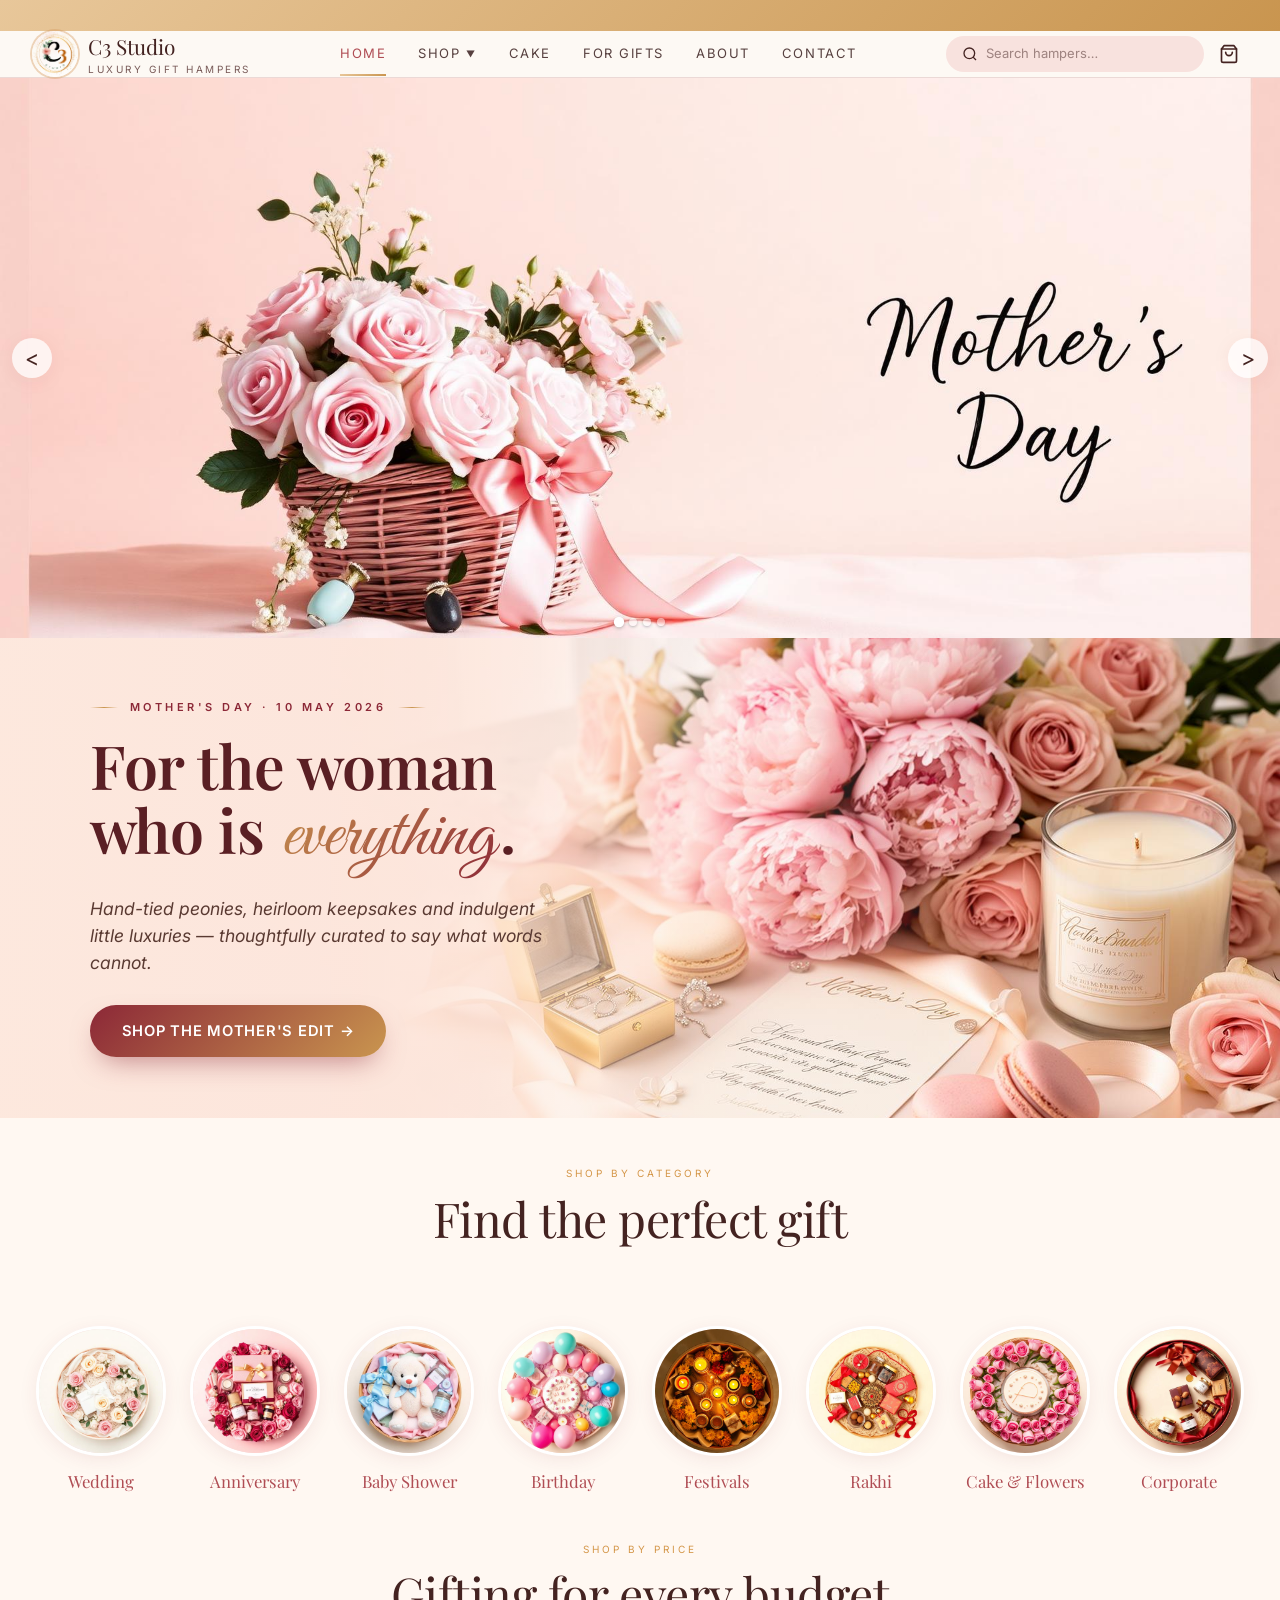
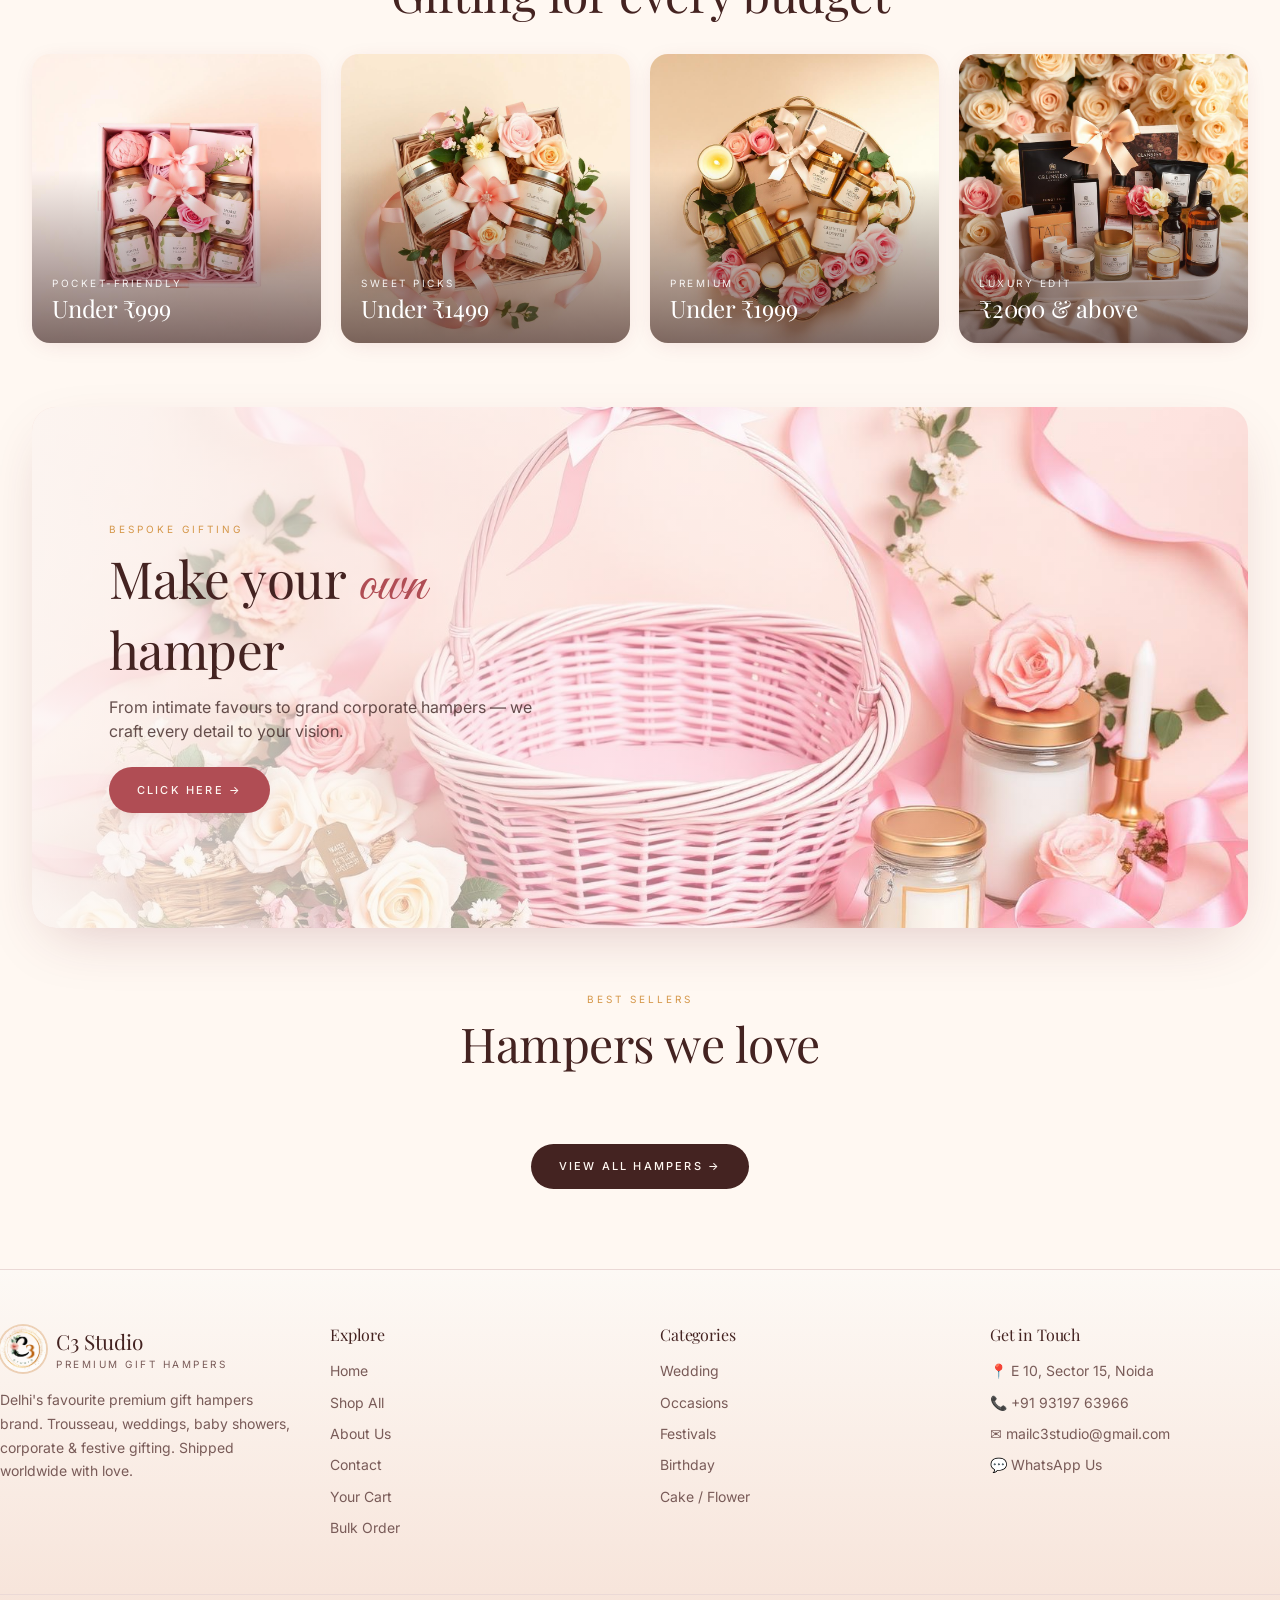
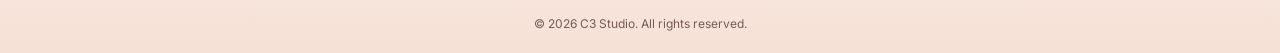
==== commit fa99147b: "Updated index, shop and product pages" ====
--- a/index.html
+++ b/index.html
@@ -14,11 +14,9 @@
 :root{--radius:.75rem;--background:oklch(98.5% .012 60);--foreground:oklch(30% .05 25);--card:oklch(100% 0 0);--card-foreground:oklch(30% .05 25);--primary:oklch(55% .13 18);--primary-foreground:oklch(98% .01 60);--primary-glow:oklch(70% .15 18);--secondary:oklch(93% .025 30);--secondary-foreground:oklch(30% .05 25);--muted:oklch(93% .02 30);--muted-foreground:oklch(50% .04 25);--accent:oklch(72% .12 70);--accent-foreground:oklch(30% .05 25);--border:oklch(90% .02 30);--input:oklch(90% .02 30);--ring:oklch(72% .12 70);--gradient-gold:linear-gradient(135deg,#e8c79a,#c9954f);--gradient-blush:linear-gradient(180deg,#fdf9f5 0%,#f6e1d6 100%);--gradient-luxe:linear-gradient(135deg,#f4e0d8 0%,#ecc5b8 50%,#d8a880 100%);--shadow-soft:0 4px 24px -8px #8c28372e;--shadow-luxe:0 20px 60px -20px #78283240;--shadow-gold:0 8px 30px -10px #d49a5e66}
 body{font-family:var(--font-body);background:var(--background);color:var(--foreground);margin:0}
 
-
 .marquee{overflow:hidden}.marquee-track{display:flex;gap:3rem;white-space:nowrap;animation:marquee 5s linear infinite}
 @keyframes marquee{0%{transform:translateX(0)}100%{transform:translateX(-50%)}}
 
-/* Carousel — fixed rectangle, image fits natural ratio, no extra empty space */
 .carousel{position:relative;overflow:hidden;background:#f3e4d8;width:100%;aspect-ratio:16/7;max-height:560px}
 .carousel-slide{display:none;width:100%;height:100%}
 .carousel-slide.active{display:block}
@@ -36,12 +34,10 @@
   .carousel-arrow{width:32px;height:32px;font-size:18px}
 }
 
-/* Secondary festival banner — same rectangle treatment */
 .feature-banner{width:100%;aspect-ratio:16/6;max-height:480px;overflow:hidden;background:var(--secondary)}
 .feature-banner img{width:100%;height:100%;object-fit:cover;object-position:center;display:block}
 @media(max-width:640px){.feature-banner{aspect-ratio:4/3;max-height:none}}
 
-/* Mother's Day hero — premium palettes.com style image banner */
 .mom-hero{position:relative;width:100%;aspect-ratio:16/6;max-height:560px;overflow:hidden;background:#fdeee5}
 .mom-hero img{width:100%;height:100%;object-fit:cover;object-position:right center;display:block}
 .mom-hero .mom-overlay{position:absolute;inset:0;display:flex;flex-direction:column;justify-content:center;padding:0 7vw;background:linear-gradient(90deg,rgba(253,233,222,.92) 0%,rgba(253,233,222,.7) 38%,rgba(253,233,222,.15) 62%,rgba(253,233,222,0) 80%);color:var(--foreground)}
@@ -53,33 +49,14 @@
 .mom-hero .mom-overlay .cta{align-self:flex-start;background:linear-gradient(135deg,#8c2837,#c9954f);color:#fff;padding:.95rem 2rem;border-radius:999px;text-decoration:none;font-weight:600;letter-spacing:.05em;font-size:.92rem;text-transform:uppercase;box-shadow:0 12px 28px -10px rgba(140,40,55,.55);transition:transform .25s ease,box-shadow .25s ease;border:none}
 .mom-hero .mom-overlay .cta:hover{transform:translateY(-2px);box-shadow:0 18px 36px -12px rgba(140,40,55,.65)}
 @media(max-width:640px){
-
-  .mom-hero{
-    aspect-ratio: auto !important;
-    max-height: none !important;
-    height: auto;
-  }
-
-  .mom-hero img{
-    width: 100%;
-    height: auto;
-    object-fit: contain !important;
-    display: block;
-  }
-
-  .mom-hero .mom-overlay{
-    position: relative !important;
-    background: none !important;
-    padding: 1.5rem;
-  }
-
-  .mom-hero h2{
-    font-size: 1.8rem;
-  }
+  .mom-hero{aspect-ratio:auto!important;max-height:none!important;height:auto}
+  .mom-hero img{width:100%;height:auto;object-fit:contain!important;display:block}
+  .mom-hero .mom-overlay{position:relative!important;background:none!important;padding:1.5rem}
+  .mom-hero h2{font-size:1.8rem}
 }
 </style>
 </head>
-c<body>
+<body>
 <div id="nav-root"></div>
 
 <section class="carousel" id="carousel">
@@ -92,7 +69,6 @@
   <div class="carousel-dots" id="carouselDots"></div>
 </section>
 
-
 <section class="mom-hero">
   <img src="/images/banner-mom.jpg" alt="Mother's Day Edit" loading="lazy">
   <div class="mom-overlay">
@@ -102,8 +78,8 @@
     <a href="/shop.html?q=mother" class="cta">Shop the Mother's Edit →</a>
   </div>
 </section>
-<br>
-<br>
+<br><br>
+
 <section class="container-x section">
   <div class="section-head">
     <div class="label">Shop by Category</div>
@@ -208,12 +184,64 @@
     <div class="name">${c.name}</div>
   </a>`).join('');
 
-// Best sellers
-const bs = PRODUCTS.slice(0,8);
-document.getElementById('bestSellers').innerHTML = bs.map((p,i)=>productCardHTML(p,i<4)).join('');
+// ---- Sanity image ref parser ----
+function parseSanityImageRef(ref) {
+  if (!ref) return null;
+  const without = ref.replace(/^image-/, '');
+  const lastDash = without.lastIndexOf('-');
+  if (lastDash === -1) return null;
+  const ext = without.slice(lastDash + 1);
+  const base = without.slice(0, lastDash);
+  return `https://cdn.sanity.io/images/vm9jk6j1/production/${base}.${ext}`;
+}
+
+// ---- Plain fetch — no CDN needed ----
+const SANITY_PROJECT = "vm9jk6j1";
+const SANITY_DATASET = "production";
+
+function sanityFetch(query) {
+  const url = `https://${SANITY_PROJECT}.api.sanity.io/v2025-01-01/data/query/${SANITY_DATASET}?query=${encodeURIComponent(query)}`;
+  return fetch(url).then(r => r.json()).then(r => r.result);
+}
+
+sanityFetch(`*[_type == "product"]`).then((products) => {
+  const formattedProducts = products.map((p) => {
+    let imageUrl = "/images/placeholder.jpg";
+    const imageField = p.image;
+    let ref = null;
+    if (Array.isArray(imageField) && imageField.length > 0) {
+      ref = imageField[0]?.asset?._ref;
+    } else if (imageField && !Array.isArray(imageField)) {
+      ref = imageField?.asset?._ref;
+    }
+    if (ref) {
+      const parsed = parseSanityImageRef(ref);
+      if (parsed) imageUrl = parsed;
+    }
+    return {
+      id: p._id,
+      slug: p.slug?.current || p.title?.toLowerCase().replace(/\s+/g,'-'),
+      name: p.title || "Product",
+      price: p.price || 0,
+      image: [imageUrl],
+      category: p.category ? (Array.isArray(p.category) ? p.category : [p.category]) : ["Hampers"],
+      subcategory: p.subcategory ? (Array.isArray(p.subcategory) ? p.subcategory : [p.subcategory]) : [],
+      tagline: p.tagline || p.description || "",
+      description: p.description || "",
+      details: Array.isArray(p.details) ? p.details : []
+    };
+  });
+
+  document.getElementById('bestSellers').innerHTML =
+    formattedProducts.slice(0,8).map((p,i) => productCardHTML(p, i<4)).join('');
+
+}).catch((err) => {
+  console.warn("Sanity fetch failed:", err);
+});
 
 updateCartCount();
 window.addEventListener('cart:update', updateCartCount);
 </script>
+
 </body>
 </html>
